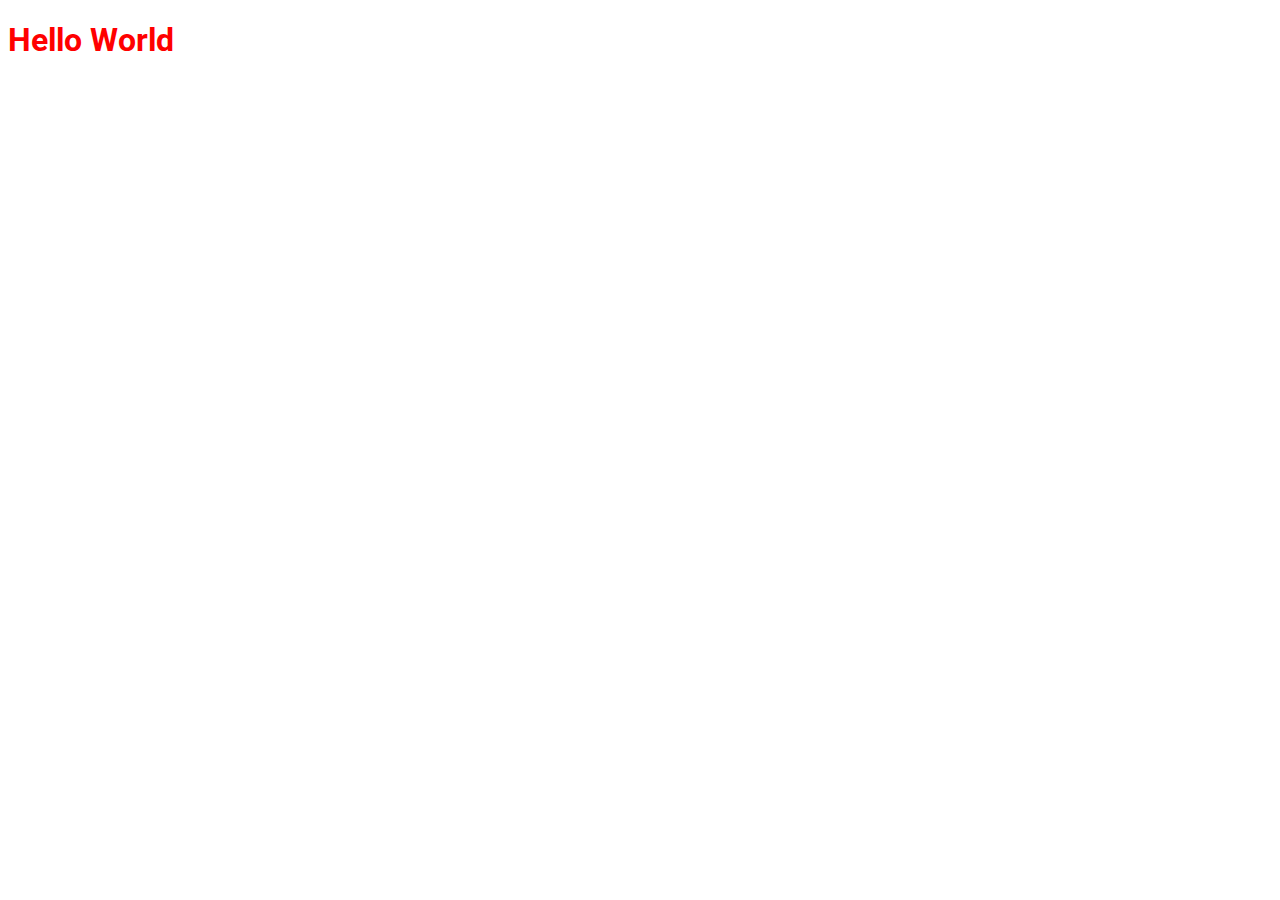
==== pages/main/index.html @ f8a61482 "init: set the stage desktop_petstory" ====
<!DOCTYPE html>
<html lang="en">
  <head>
    <meta charset="UTF-8" />
    <meta http-equiv="X-UA-Compatible" content="IE=edge" />
    <meta name="viewport" content="width=device-width, initial-scale=1.0" />
    <link rel="stylesheet" href="./styles.css" />
    <link rel="preconnect" href="https://fonts.googleapis.com" />
    <link rel="preconnect" href="https://fonts.gstatic.com" crossorigin />
    <link
      href="https://fonts.googleapis.com/css2?family=Roboto:wght@300;400;500;700&display=swap"
      rel="stylesheet"
    />
    <title>Online Zoo</title>
  </head>
  <body>
    <h1>Hello World</h1>
  </body>
</html>
---- pages/main/styles.css ----
body {
  font-family: "Roboto", sans-serif;
}

h1 {
  color: red;
}
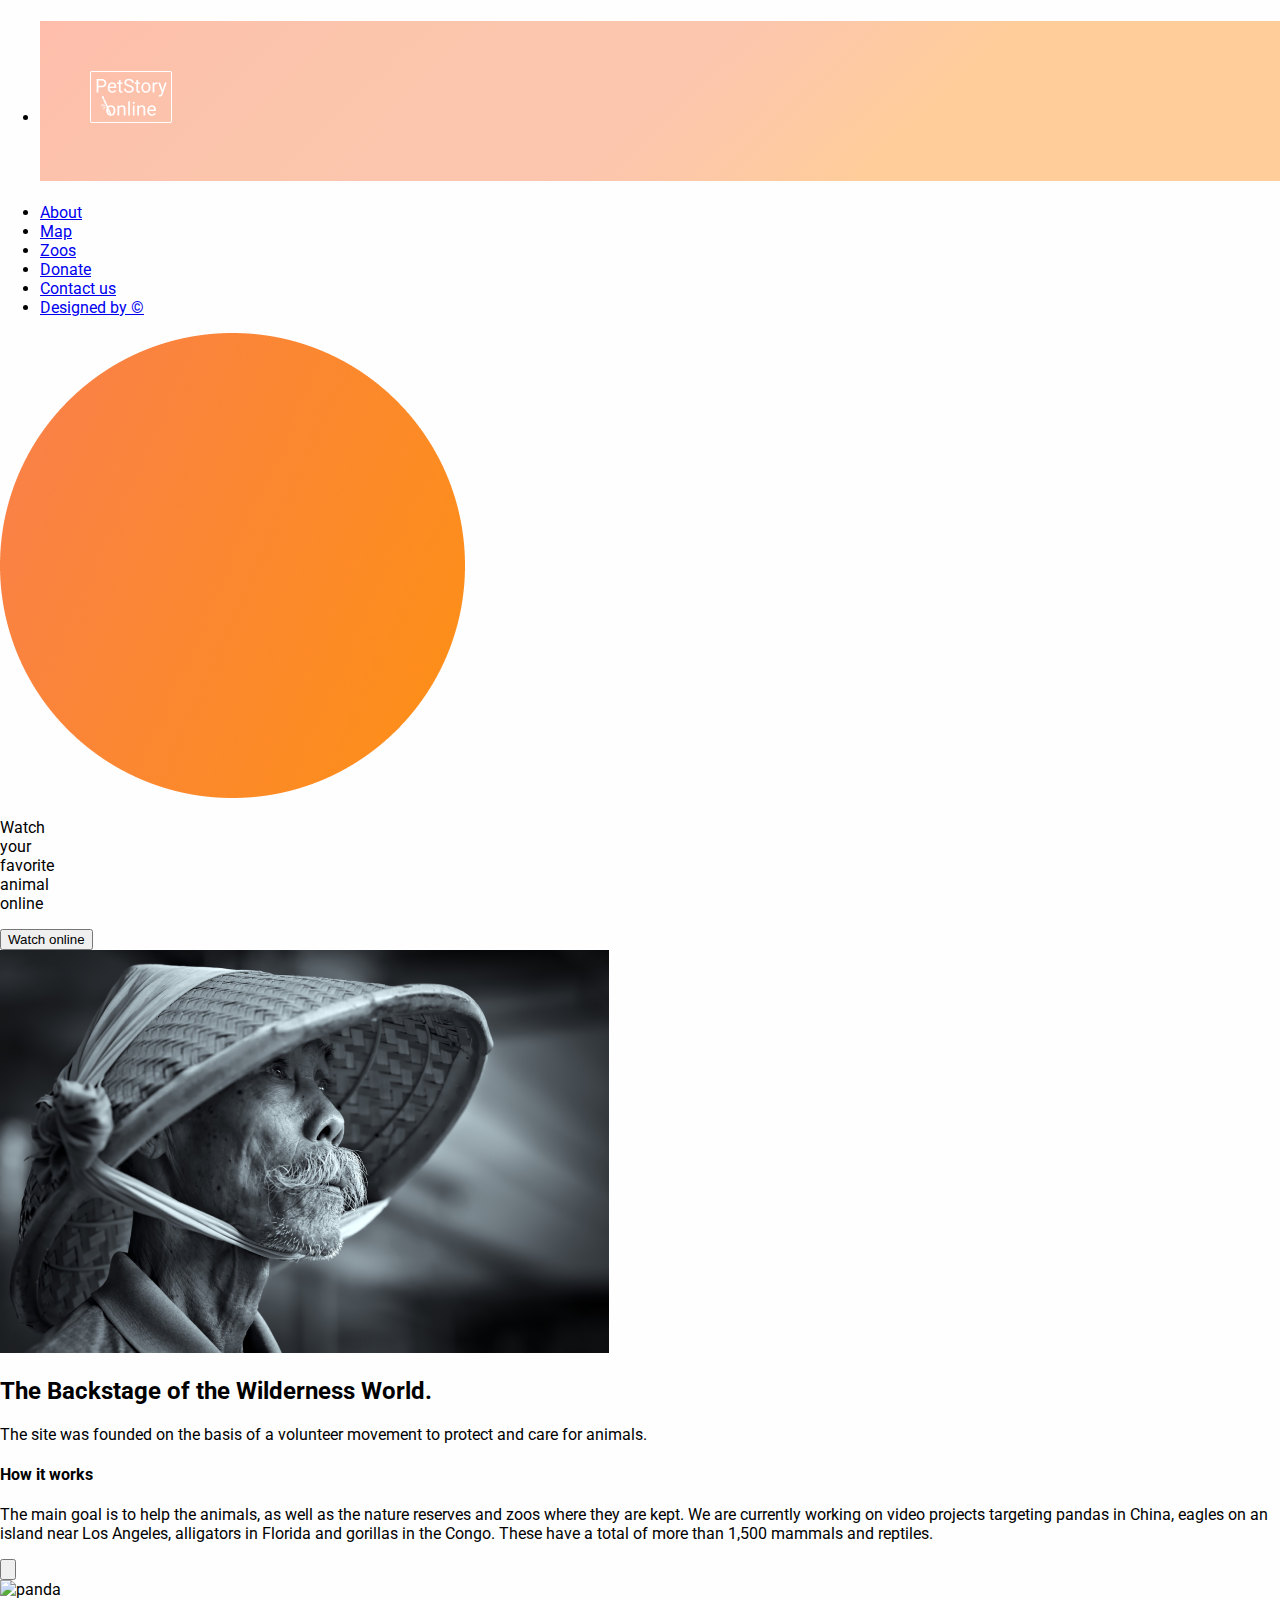
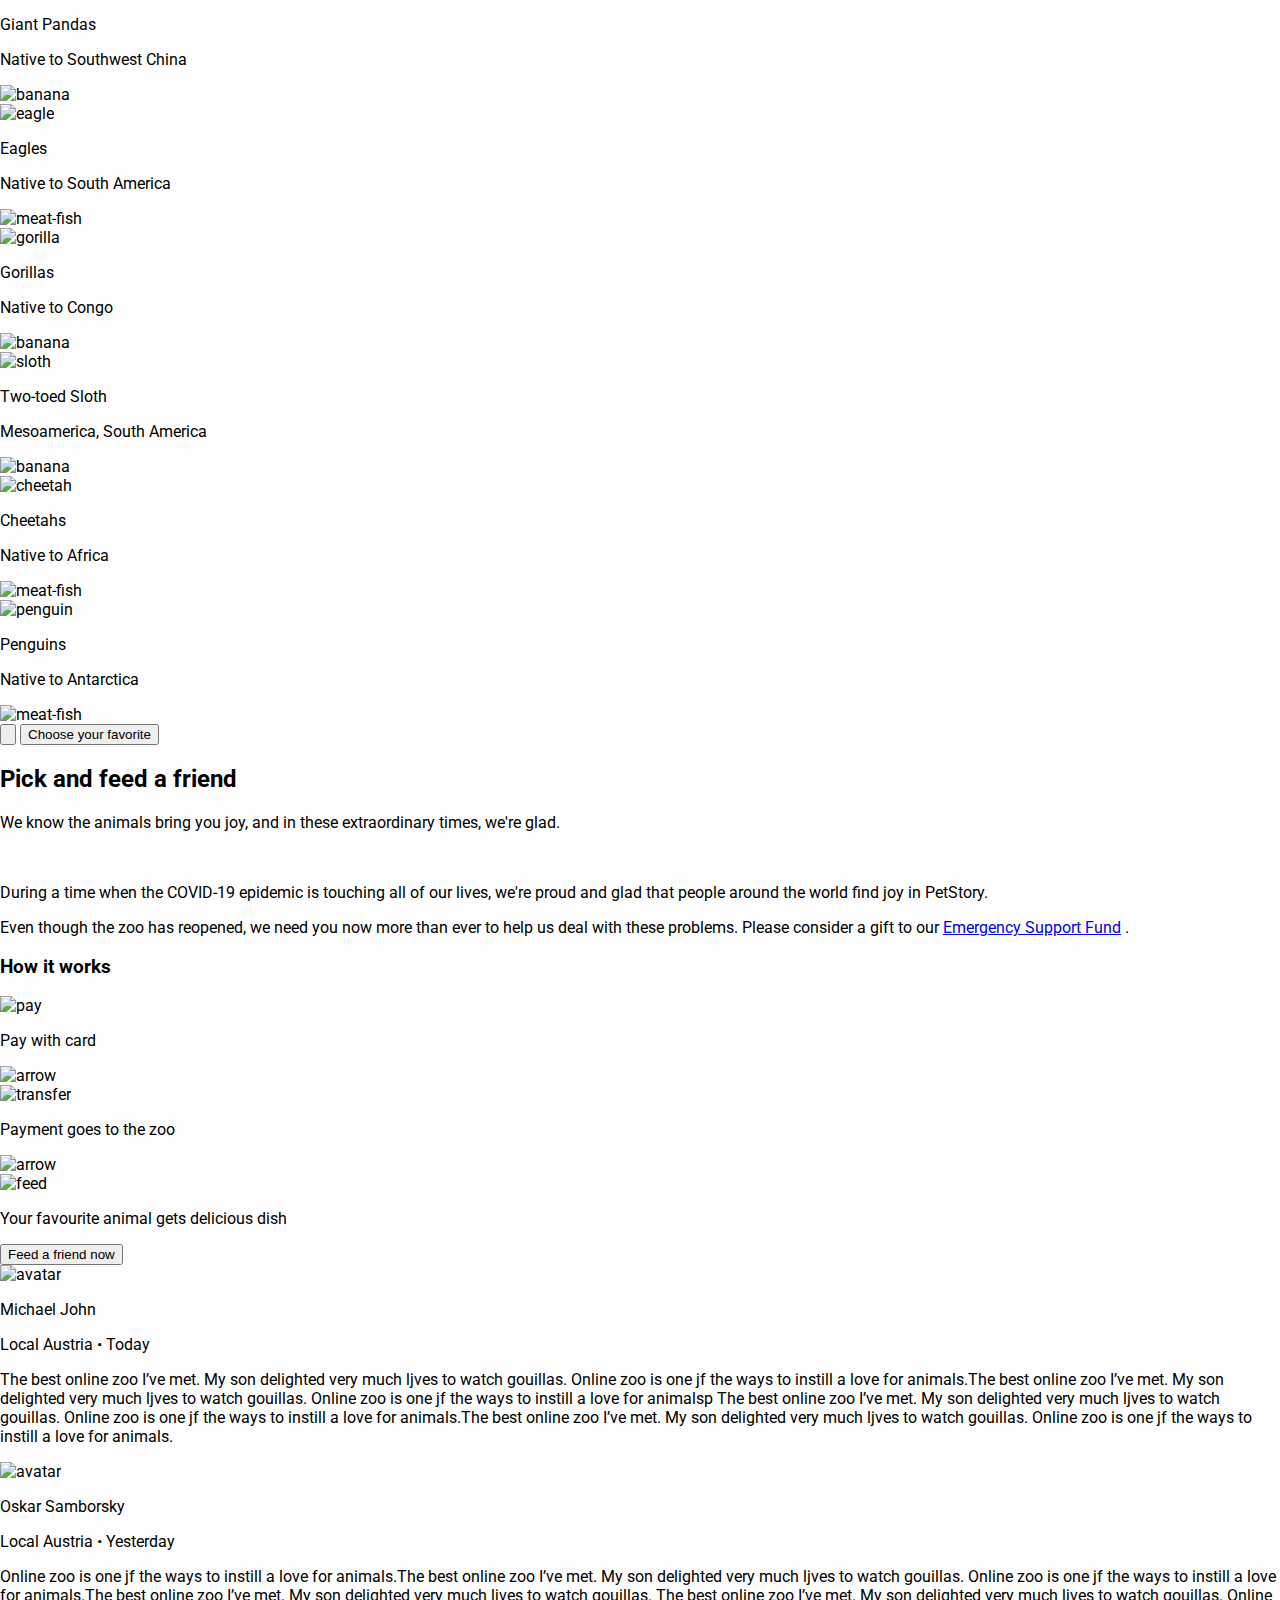
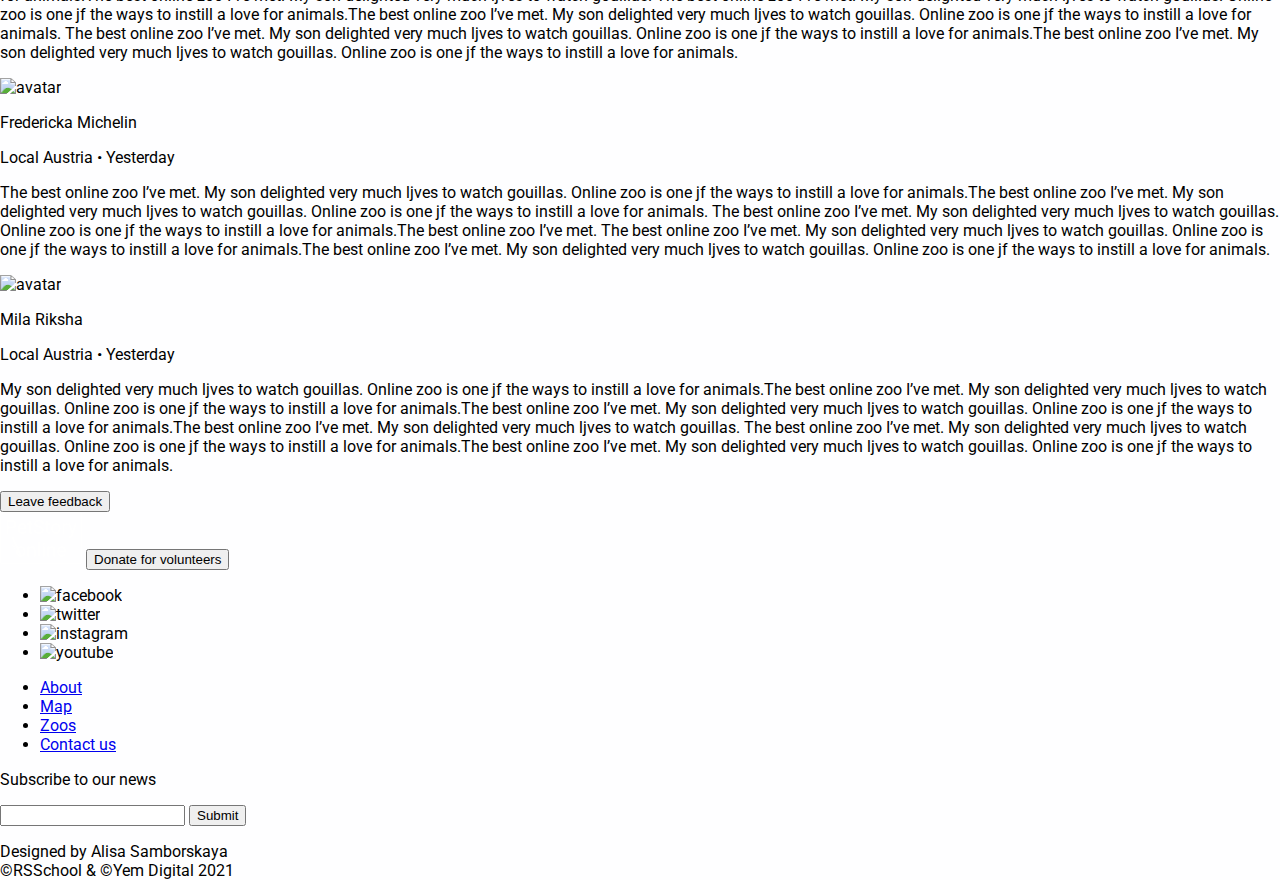
==== commit 1d148a3c: "feat: add html structure" ====
--- a/pages/main/index.html
+++ b/pages/main/index.html
@@ -14,6 +14,291 @@
     <title>Online Zoo</title>
   </head>
   <body>
-    <h1>Hello World</h1>
+    <header>
+      <div class="container">
+        <nav class="primary-nav">
+          <ul class="nav-list">
+            <li>
+              <h1>
+                <a href="#"
+                  ><img
+                    class="logo"
+                    src="/src/images/logo_footer.png"
+                    alt="PetStoryOnline  "
+                /></a>
+              </h1>
+            </li>
+            <li><a href="#">About</a></li>
+            <li><a href="#">Map</a></li>
+            <li><a href="#">Zoos</a></li>
+            <li><a href="/pages/donate/index.html">Donate</a></li>
+            <li><a href="#">Contact us</a></li>
+            <li><a href="#">Designed by ©</a></li>
+          </ul>
+        </nav>
+      </div>
+    </header>
+    <section class="slide">
+      <div class="main-slide">
+        <img class="orange-elipse" src="/src/images/Ellipse 6.png" alt="" />
+        <p class="slider-heading">
+          Watch <br />
+          your <br />
+          <span class="yellow-txt">favorite</span> <br />
+          animal <br />
+          online
+        </p>
+        <button>Watch online</button>
+      </div>
+    </section>
+
+    <div class="container backstage">
+      <div class="column">
+        <img src="/src/images/bamboo-cap.png" alt="backstage" />
+      </div>
+      <div class="column">
+        <h2>The Backstage of the Wilderness World.</h2>
+        <p>
+          The site was founded on the basis of a volunteer movement to protect
+          and care for animals.
+        </p>
+        <h4>How it works</h4>
+        <p>
+          The main goal is to help the animals, as well as the nature reserves
+          and zoos where they are kept. We are currently working on video
+          projects targeting pandas in China, eagles on an island near Los
+          Angeles, alligators in Florida and gorillas in the Congo. These have a
+          total of more than 1,500 mammals and reptiles.
+        </p>
+      </div>
+    </div>
+    <main>
+      <button class="arrow">
+        <img src="/src/icons/Vector-left.svg" alt="" />
+      </button>
+      <div class="container cards">
+        <div class="card">
+          <img src="/src/images/panda.png" alt="panda" />
+          <p class="zoo-name">Giant Pandas</p>
+          <p>Native to Southwest China</p>
+          <img src="/src/icons/banana-bamboo_icon.svg" alt="banana" />
+        </div>
+
+        <div class="card">
+          <img src="/src/images/eagle.png" alt="eagle" />
+          <p class="zoo-name">Eagles</p>
+          <p>Native to South America</p>
+          <img src="/src/icons/meet-fish_icon.svg" alt="meat-fish" />
+        </div>
+
+        <div class="card">
+          <img src="/src/images/gorilla.png" alt="gorilla" />
+          <p class="zoo-name">Gorillas</p>
+          <p>Native to Congo</p>
+          <img src="/src/icons/banana-bamboo_icon.svg" alt="banana" />
+        </div>
+
+        <div class="card">
+          <img src="/src/images/sloth.png" alt="sloth" />
+          <p class="zoo-name">Two-toed Sloth</p>
+          <p>Mesoamerica, South America</p>
+          <img src="/src/icons/banana-bamboo_icon.svg" alt="banana" />
+        </div>
+
+        <div class="card">
+          <img src="/src/images/cheetah.png" alt="cheetah" />
+          <p class="zoo-name">Cheetahs</p>
+          <p>Native to Africa</p>
+          <img src="/src/icons/meet-fish_icon.svg" alt="meat-fish" />
+        </div>
+
+        <div class="card">
+          <img src="/src/images/penguin.png" alt="penguin" />
+          <p class="zoo-name">Penguins</p>
+          <p>Native to Antarctica</p>
+          <img src="/src/icons/meet-fish_icon.svg" alt="meat-fish" />
+        </div>
+      </div>
+      <button class="arrow">
+        <img src="/src/icons/Vector-right.svg" alt="" />
+      </button>
+      <button>Choose your favorite</button>
+    </main>
+
+    <section class="pick-feed">
+      <div class="backrground">
+        <h2 class="orange-txt">Pick and feed a friend</h2>
+        <p class="large-txt">
+          We know the animals bring you joy, and in these extraordinary times,
+          we're glad.
+        </p>
+        <br />
+        <p class="bold-txt">
+          During a time when the COVID-19 epidemic is touching all of our lives,
+          we're proud and glad that people around the world find joy in
+          PetStory.
+        </p>
+        <p class="main-txt">
+          Even though the zoo has reopened, we need you now more than ever to
+          help us deal with these problems. Please consider a gift to our
+          <a href="/pages/donate/index.html">Emergency Support Fund</a> .
+        </p>
+        <h3>How it works</h3>
+        <div class="container">
+          <div class="icon-col">
+            <img src="/src/icons/pay.svg" alt="pay" />
+            <p class="main-txt">Pay with card</p>
+          </div>
+          <div class="icon-col">
+            <img src="/src/icons/Vector.svg" alt="arrow" />
+          </div>
+          <div class="icon-col">
+            <img src="/src/icons/zoo.svg" alt="transfer" />
+            <p class="main-txt">Payment goes to the zoo</p>
+          </div>
+          <div class="icon-col">
+            <img src="/src/icons/Vector.svg" alt="arrow" />
+          </div>
+          <div class="icon-col">
+            <img src="/src/icons/monkey.svg" alt="feed" />
+            <p class="main-txt">Your favourite animal gets delicious dish</p>
+          </div>
+        </div>
+        <button>Feed a friend now</button>
+      </div>
+    </section>
+    <section class="testimonials">
+      <div class="scroll">
+        <div class="review-col">
+          <div class="user-col">
+            <img src="/src/icons/avatar.svg" alt="avatar" />
+          </div>
+          <div class="user-col">
+            <p class="main-txt">Michael John</p>
+            <p class="add-txt">Local Austria • Today</p>
+          </div>
+          <p class="add-txt">
+            The best online zoo I’ve met. My son delighted very much ljves to
+            watch gouillas. Online zoo is one jf the ways to instill a love for
+            animals.The best online zoo I’ve met. My son delighted very much
+            ljves to watch gouillas. Online zoo is one jf the ways to instill a
+            love for animalsp The best online zoo I’ve met. My son delighted
+            very much ljves to watch gouillas. Online zoo is one jf the ways to
+            instill a love for animals.The best online zoo I’ve met. My son
+            delighted very much ljves to watch gouillas. Online zoo is one jf
+            the ways to instill a love for animals.
+          </p>
+        </div>
+        <div class="review-col">
+          <div class="user-col">
+            <img src="/src/icons/avatar1.svg" alt="avatar" />
+          </div>
+          <div class="user-col">
+            <p class="main-txt">Oskar Samborsky</p>
+            <p class="add-txt">Local Austria • Yesterday</p>
+          </div>
+          <p class="add-txt">
+            Online zoo is one jf the ways to instill a love for animals.The best
+            online zoo I’ve met. My son delighted very much ljves to watch
+            gouillas. Online zoo is one jf the ways to instill a love for
+            animals.The best online zoo I’ve met. My son delighted very much
+            ljves to watch gouillas. The best online zoo I’ve met. My son
+            delighted very much ljves to watch gouillas. Online zoo is one jf
+            the ways to instill a love for animals.The best online zoo I’ve met.
+            My son delighted very much ljves to watch gouillas. Online zoo is
+            one jf the ways to instill a love for animals. The best online zoo
+            I’ve met. My son delighted very much ljves to watch gouillas. Online
+            zoo is one jf the ways to instill a love for animals.The best online
+            zoo I’ve met. My son delighted very much ljves to watch gouillas.
+            Online zoo is one jf the ways to instill a love for animals.
+          </p>
+        </div>
+        <div class="review-col">
+          <div class="user-col">
+            <img src="/src/icons/avatar2.svg" alt="avatar" />
+          </div>
+          <div class="user-col">
+            <p class="main-txt">Fredericka Michelin</p>
+            <p class="add-txt">Local Austria • Yesterday</p>
+          </div>
+          <p class="add-txt">
+            The best online zoo I’ve met. My son delighted very much ljves to
+            watch gouillas. Online zoo is one jf the ways to instill a love for
+            animals.The best online zoo I’ve met. My son delighted very much
+            ljves to watch gouillas. Online zoo is one jf the ways to instill a
+            love for animals. The best online zoo I’ve met. My son delighted
+            very much ljves to watch gouillas. Online zoo is one jf the ways to
+            instill a love for animals.The best online zoo I’ve met. The best
+            online zoo I’ve met. My son delighted very much ljves to watch
+            gouillas. Online zoo is one jf the ways to instill a love for
+            animals.The best online zoo I’ve met. My son delighted very much
+            ljves to watch gouillas. Online zoo is one jf the ways to instill a
+            love for animals.
+          </p>
+        </div>
+        <div class="review-col">
+          <div class="user-col">
+            <img src="/src/icons/avatar3.svg" alt="avatar" />
+          </div>
+          <div class="user-col">
+            <p class="main-txt">Mila Riksha</p>
+            <p class="add-txt">Local Austria • Yesterday</p>
+          </div>
+          <p class="add-txt">
+            My son delighted very much ljves to watch gouillas. Online zoo is
+            one jf the ways to instill a love for animals.The best online zoo
+            I’ve met. My son delighted very much ljves to watch gouillas. Online
+            zoo is one jf the ways to instill a love for animals.The best online
+            zoo I’ve met. My son delighted very much ljves to watch gouillas.
+            Online zoo is one jf the ways to instill a love for animals.The best
+            online zoo I’ve met. My son delighted very much ljves to watch
+            gouillas. The best online zoo I’ve met. My son delighted very much
+            ljves to watch gouillas. Online zoo is one jf the ways to instill a
+            love for animals.The best online zoo I’ve met. My son delighted very
+            much ljves to watch gouillas. Online zoo is one jf the ways to
+            instill a love for animals.
+          </p>
+        </div>
+      </div>
+      <button class="rectangle">Leave feedback</button>
+    </section>
+    <footer>
+      <div class="container">
+        <div class="footer-col">
+          <a href="./index.html"
+            ><img src="/src/images/logo_footer.png" alt="PetStoryOnline"
+          /></a>
+          <button class="rectangle">Donate for volunteers</button>
+          <ul class="social-links">
+            <li><img src="/src/icons/facebook.svg" alt="facebook" /></li>
+            <li><img src="/src/icons/twitter.svg" alt="twitter" /></li>
+            <li><img src="/src/icons/instagram.svg" alt="instagram" /></li>
+            <li><img src="/src/icons/youtube.svg" alt="youtube" /></li>
+          </ul>
+        </div>
+        <div class="footer-col">
+          <nav>
+            <ul>
+              <li><a href="./index.html">About</a></li>
+              <li><a href="#">Map</a></li>
+              <li><a href="#">Zoos</a></li>
+              <li><a href="#">Contact us</a></li>
+            </ul>
+          </nav>
+        </div>
+
+        <div class="footer-col">
+          <p class="large-txt">Subscribe to our news</p>
+          <form action="submit">
+            <input type="email" />
+            <input type="button" value="Submit" />
+          </form>
+          <p class="main-txt-light">
+            Designed by Alisa Samborskaya <br />
+            ©RSSchool & ©Yem Digital 2021
+          </p>
+        </div>
+      </div>
+    </footer>
   </body>
 </html>
--- a/pages/main/styles.css
+++ b/pages/main/styles.css
@@ -1,7 +1,62 @@
+:root {
+  --clr-bgmain-white: rgba(253, 253, 255, 0.52);
+  --clr-primary-orange: linear-gradient(
+    113.96deg,
+    #f9804b 1.49%,
+    #fe9013 101.44%
+  );
+  --clr-accent-orange: linear-gradient(
+      315.75deg,
+      rgba(254, 210, 144, 0.7) 30.06%,
+      #febdab 100.95%,
+      rgba(254, 210, 144, 0.7) 106.36%
+    ),
+    linear-gradient(
+      315.75deg,
+      rgba(254, 189, 171, 0.74) 30.06%,
+      rgba(243, 169, 248, 0.66) 50.74%,
+      #e0d8f0 80.49%,
+      #eaf7fe 127.9%,
+      #eaf7fe 149.54%
+    ),
+    linear-gradient(
+      315.75deg,
+      rgba(254, 189, 171, 0.74) 30.06%,
+      rgba(243, 169, 248, 0.66) 50.74%,
+      #e0d8f0 80.49%,
+      #eaf7fe 127.9%,
+      #eaf7fe 149.54%
+    );
+  --clr-primary-black: #333b41;
+  --clr-primary-gray: #767474;
+  --clr-accent-gray: #767474;
+  --clr-accent-lightgray: #f1f3f2;
+  --clr-accent-yellow: #ffee2e;
+
+  --ff-primary: "Roboto", sans-serif;
+
+  --ff-heading: var(--ff-primary);
+  --ff-body: var(--ff-primary);
+
+  --fw-header-bold: 700;
+  --fw-main-reg: 400;
+  --fw-body-med: 500;
+}
+
+html,
 body {
-  font-family: "Roboto", sans-serif;
+  height: 100%;
+}
+
+body {
+  font-family: var(--ff-primary);
+  max-width: 1600px;
+  background: var(--clr-bgmain-white);
+  margin: 0;
 }
 
 h1 {
-  color: red;
+  color: rgb(246, 242, 242);
+  background: var(--clr-accent-orange);
+  padding: 50px;
 }
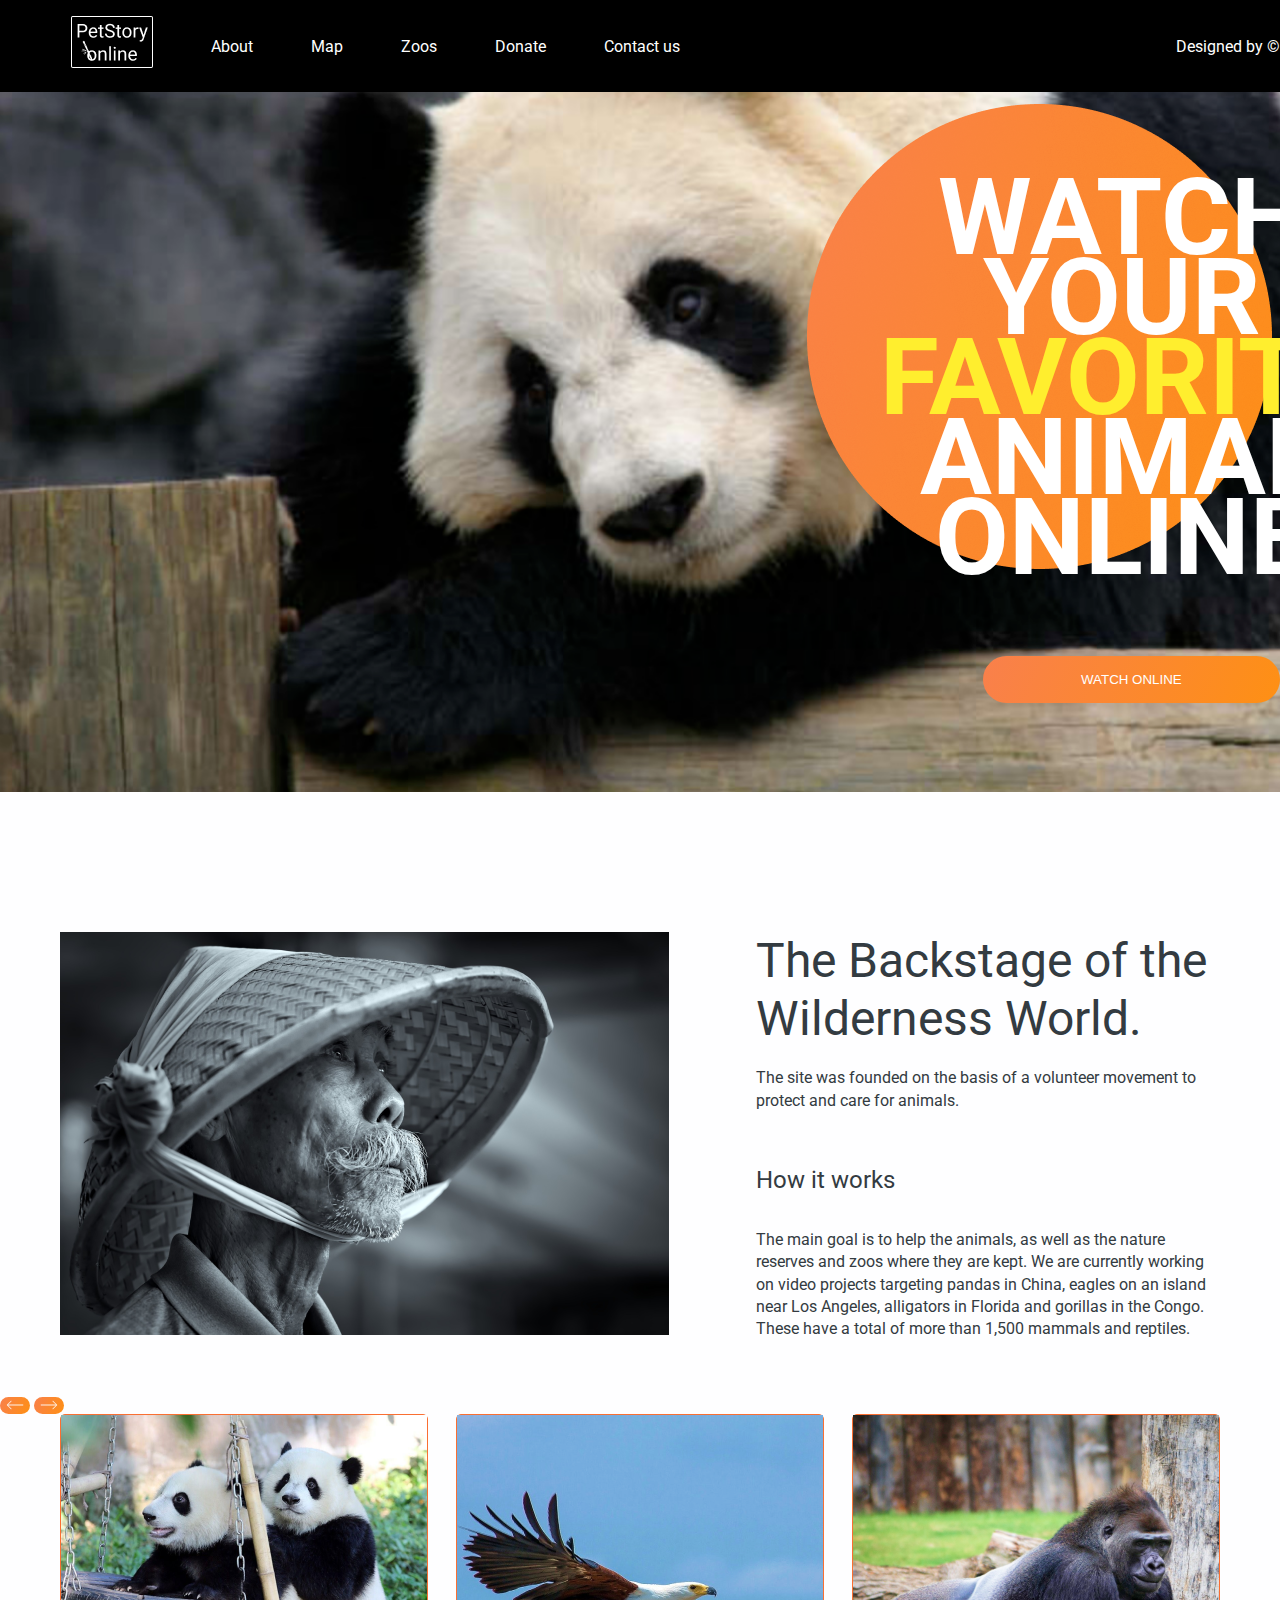
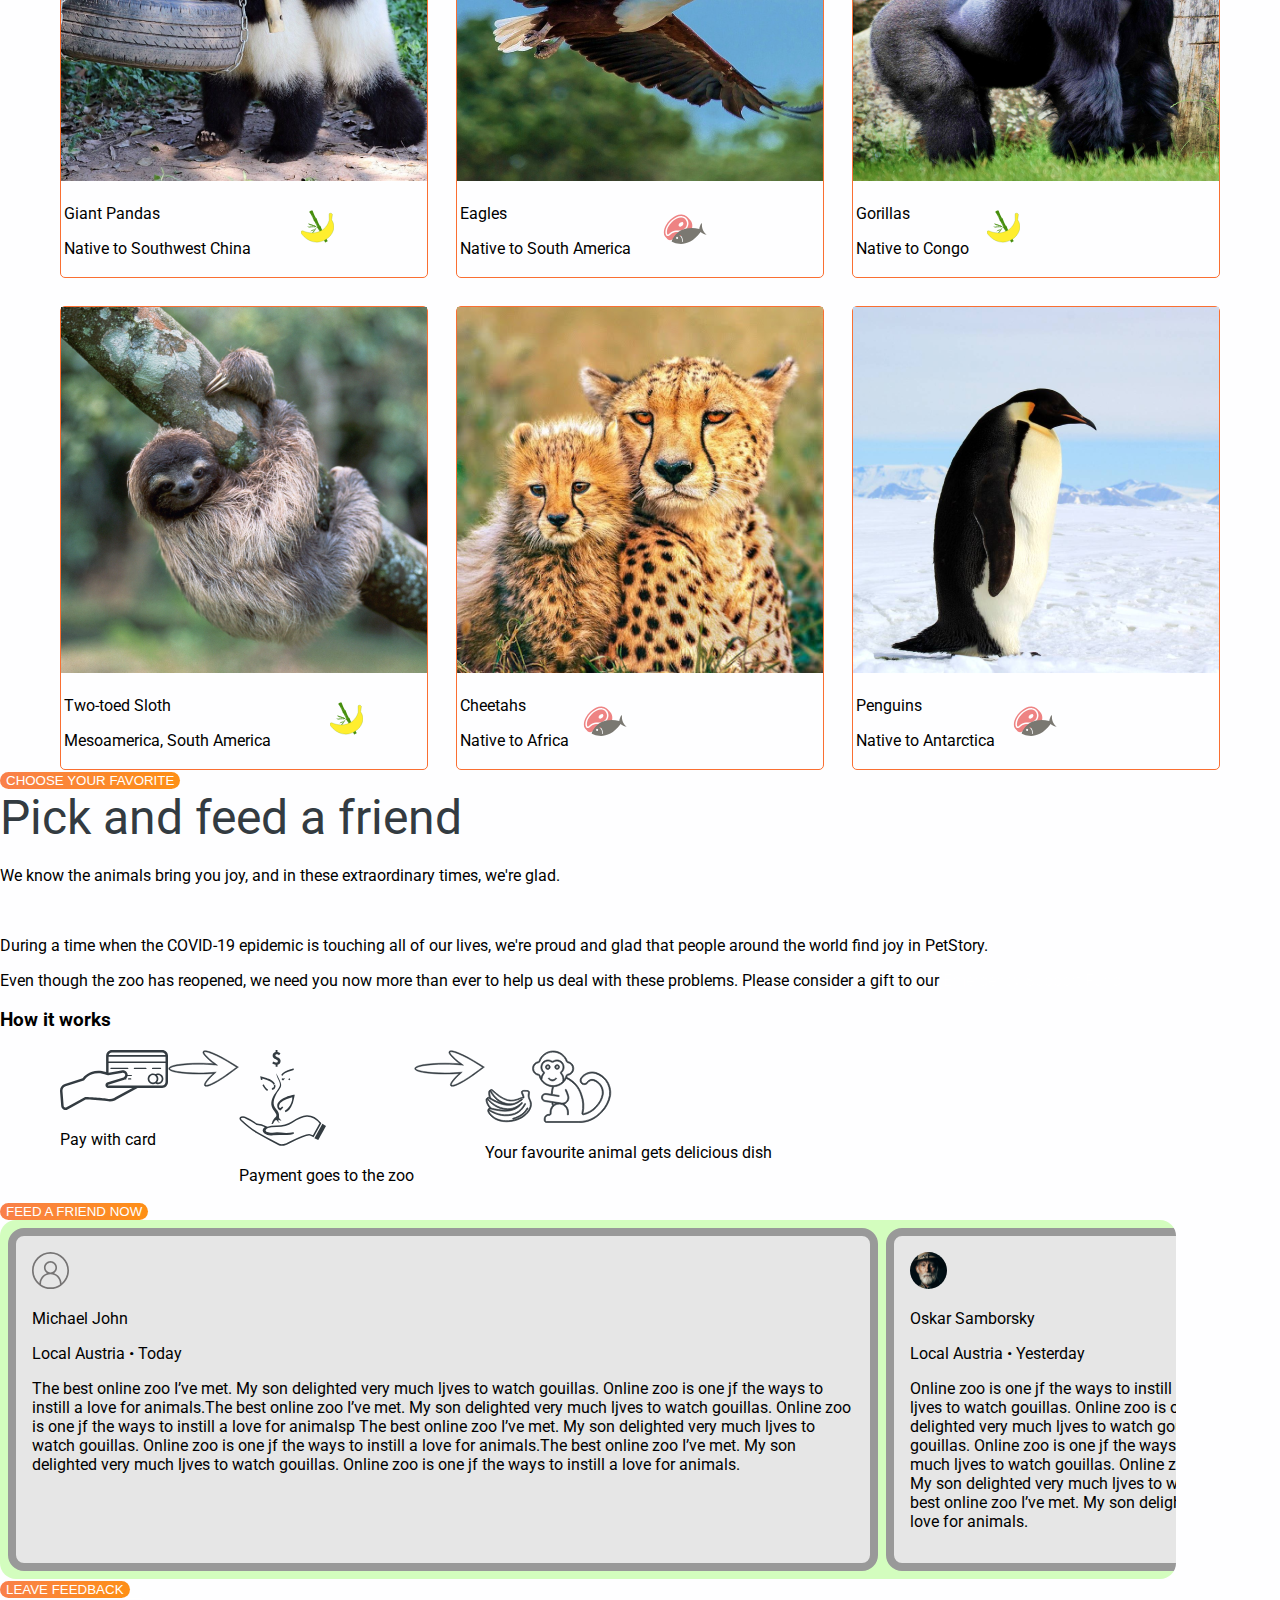
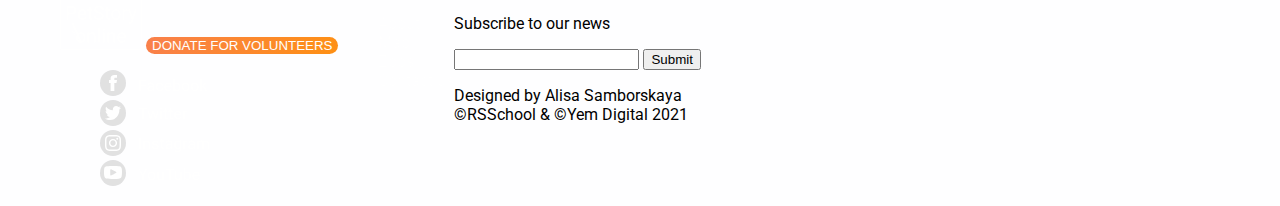
==== commit 5666093a: "feat: upgrade classes" ====
--- a/pages/main/index.html
+++ b/pages/main/index.html
@@ -73,76 +73,118 @@
       </div>
     </div>
     <main>
-      <button class="arrow">
+      <button class="arrow left">
         <img src="/src/icons/Vector-left.svg" alt="" />
       </button>
-      <div class="container cards">
-        <div class="card">
-          <img src="/src/images/panda.png" alt="panda" />
-          <p class="zoo-name">Giant Pandas</p>
-          <p>Native to Southwest China</p>
-          <img src="/src/icons/banana-bamboo_icon.svg" alt="banana" />
-        </div>
-
-        <div class="card">
-          <img src="/src/images/eagle.png" alt="eagle" />
-          <p class="zoo-name">Eagles</p>
-          <p>Native to South America</p>
-          <img src="/src/icons/meet-fish_icon.svg" alt="meat-fish" />
-        </div>
-
-        <div class="card">
-          <img src="/src/images/gorilla.png" alt="gorilla" />
-          <p class="zoo-name">Gorillas</p>
-          <p>Native to Congo</p>
-          <img src="/src/icons/banana-bamboo_icon.svg" alt="banana" />
-        </div>
-
-        <div class="card">
-          <img src="/src/images/sloth.png" alt="sloth" />
-          <p class="zoo-name">Two-toed Sloth</p>
-          <p>Mesoamerica, South America</p>
-          <img src="/src/icons/banana-bamboo_icon.svg" alt="banana" />
-        </div>
-
-        <div class="card">
-          <img src="/src/images/cheetah.png" alt="cheetah" />
-          <p class="zoo-name">Cheetahs</p>
-          <p>Native to Africa</p>
-          <img src="/src/icons/meet-fish_icon.svg" alt="meat-fish" />
-        </div>
-
-        <div class="card">
-          <img src="/src/images/penguin.png" alt="penguin" />
-          <p class="zoo-name">Penguins</p>
-          <p>Native to Antarctica</p>
-          <img src="/src/icons/meet-fish_icon.svg" alt="meat-fish" />
-        </div>
-      </div>
-      <button class="arrow">
+      <button class="arrow right">
         <img src="/src/icons/Vector-right.svg" alt="" />
       </button>
-      <button>Choose your favorite</button>
+      <div class="container cards">
+        <div class="card">
+          <img src="/src/images/panda.png" alt="panda" />
+          <table>
+            <td style="width: 70%">
+              <p class="zoo-name">Giant Pandas</p>
+              <p class="continent">Native to Southwest China</p>
+            </td>
+            <td style="text-align: right">
+              <img src="/src/icons/banana-bamboo_icon.svg" alt="banana" />
+            </td>
+          </table>
+        </div>
+
+        <div class="card">
+          <img src="/src/images/eagle.png" alt="eagle" />
+          <table>
+            <td style="width: 70%">
+              <p class="zoo-name">Eagles</p>
+              <p class="continent">Native to South America</p>
+            </td>
+            <td style="text-align: right">
+              <img src="/src/icons/meet-fish_icon.svg" alt="meat-fish" />
+            </td>
+          </table>
+        </div>
+
+        <div class="card">
+          <img src="/src/images/gorilla.png" alt="gorilla" />
+          <table>
+            <td style="width: 70%">
+              <p class="zoo-name">Gorillas</p>
+              <p class="continent">Native to Congo</p>
+            </td>
+            <td style="text-align: right">
+              <img src="/src/icons/banana-bamboo_icon.svg" alt="banana" />
+            </td>
+          </table>
+        </div>
+
+        <div class="card">
+          <img src="/src/images/sloth.png" alt="sloth" />
+          <table>
+            <td style="width: 70%">
+              <p class="zoo-name">Two-toed Sloth</p>
+              <p class="continent">Mesoamerica, South America</p>
+            </td>
+            <td style="text-align: right">
+              <img src="/src/icons/banana-bamboo_icon.svg" alt="banana" />
+            </td>
+          </table>
+        </div>
+
+        <div class="card">
+          <img src="/src/images/cheetah.png" alt="cheetah" />
+          <table>
+            <td style="width: 70%">
+              <p class="zoo-name">Cheetahs</p>
+              <p class="continent">Native to Africa</p>
+            </td>
+            <td style="text-align: right">
+              <img src="/src/icons/meet-fish_icon.svg" alt="meat-fish" />
+            </td>
+          </table>
+        </div>
+
+        <div class="card">
+          <img src="/src/images/penguin.png" alt="penguin" />
+          <table>
+            <td style="width: 70%">
+              <p class="zoo-name">Penguins</p>
+              <p class="continent">Native to Antarctica</p>
+            </td>
+            <td style="text-align: right">
+              <img src="/src/icons/meet-fish_icon.svg" alt="meat-fish" />
+            </td>
+          </table>
+        </div>
+      </div>
+      <div class="center">
+        <button>Choose your favorite</button>
+      </div>
     </main>
-
     <section class="pick-feed">
-      <div class="backrground">
+      <div class="background">
         <h2 class="orange-txt">Pick and feed a friend</h2>
-        <p class="large-txt">
-          We know the animals bring you joy, and in these extraordinary times,
-          we're glad.
-        </p>
-        <br />
-        <p class="bold-txt">
-          During a time when the COVID-19 epidemic is touching all of our lives,
-          we're proud and glad that people around the world find joy in
-          PetStory.
-        </p>
-        <p class="main-txt">
-          Even though the zoo has reopened, we need you now more than ever to
-          help us deal with these problems. Please consider a gift to our
-          <a href="/pages/donate/index.html">Emergency Support Fund</a> .
-        </p>
+
+        <div class="txt-box">
+          <p class="large-txt">
+            We know the animals bring you joy, and in these extraordinary times,
+            we're glad.
+          </p>
+          <br />
+          <p class="bold-txt">
+            During a time when the COVID-19 epidemic is touching all of our
+            lives, we're proud and glad that people around the world find joy in
+            PetStory.
+          </p>
+          <p class="main-txt">
+            Even though the zoo has reopened, we need you now more than ever to
+            help us deal with these problems. Please consider a gift to our
+            <a class="emergency-link" href="/pages/donate/index.html"
+              >Emergency Support Fund</a
+            >
+          </p>
+        </div>
         <h3>How it works</h3>
         <div class="container">
           <div class="icon-col">
--- a/pages/main/styles.css
+++ b/pages/main/styles.css
@@ -46,17 +46,186 @@
 html,
 body {
   height: 100%;
+  width: 100%;
 }
 
 body {
   font-family: var(--ff-primary);
   max-width: 1600px;
   background: var(--clr-bgmain-white);
+  margin: auto;
+}
+
+header {
+  background: #000000;
+  position: sticky;
+  top: 0;
+  z-index: 3;
+}
+
+h1 {
   margin: 0;
 }
 
-h1 {
-  color: rgb(246, 242, 242);
-  background: var(--clr-accent-orange);
-  padding: 50px;
-}
+ul {
+  list-style: none;
+}
+
+a {
+  text-decoration: none;
+  color: white;
+}
+
+button {
+  background: var(--clr-primary-orange);
+  color: white;
+  text-transform: uppercase;
+  border: 1px solid var(--clr-primary-orange);
+  border-radius: 25px;
+}
+
+.container {
+  width: 1160px;
+  margin: auto;
+  display: flex;
+  flex-direction: row;
+  flex-wrap: wrap;
+}
+
+ul.nav-list {
+  display: flex;
+  justify-content: center;
+  align-content: flex-start;
+  align-items: center;
+  gap: 58px;
+}
+
+ul.nav-list li {
+  flex-shrink: 0;
+}
+
+ul.nav-list li:last-child {
+  margin-left: 438px;
+  flex-shrink: 0;
+}
+
+div.main-slide {
+  background-image: url(/src/images/Giant\ Panda.png);
+  background-repeat: no-repeat;
+  background-size: cover;
+  height: 700px;
+  position: relative;
+}
+
+.slide .orange-elipse {
+  position: relative;
+  left: 807px;
+  top: 12px;
+}
+
+.slide .slider-heading {
+  color: white;
+  font-size: 106.5px;
+  font-weight: 700;
+  text-transform: uppercase;
+  position: absolute;
+  margin: 0;
+  top: 86px;
+  left: 880px;
+  line-height: 79.87px;
+  text-align: center;
+}
+
+.slider-heading span {
+  color: var(--clr-accent-yellow);
+}
+
+.slide button {
+  padding: 16px 98px;
+  position: absolute;
+  left: 983px;
+  top: 564px;
+}
+
+.backstage {
+  gap: 87px;
+  padding-top: 140px;
+}
+
+h2 {
+  font-size: 48px;
+  font-weight: var(--fw-main-reg);
+  line-height: 120%;
+  color: var(--clr-primary-black);
+  margin-top: 0;
+  margin-bottom: 20px;
+}
+
+h4 {
+  font-size: 24px;
+  font-weight: var(--fw-main-reg);
+  line-height: 28.8px;
+  color: var(--clr-primary-black);
+  margin-top: 0;
+  margin-bottom: 34px;
+}
+
+.backstage p {
+  font-size: 16px;
+  font-weight: var(--fw-main-reg);
+  color: var(--clr-primary-black);
+  line-height: 22.4px;
+  margin-top: 0;
+  margin-bottom: 54px;
+}
+
+.column {
+  flex: 1;
+  gap: 87px;
+}
+
+.cards {
+  gap: 28px;
+  position: relative;
+}
+
+div.card {
+  border: 1px solid #fa6f32;
+  border-radius: 5px;
+}
+
+.scroll::-webkit-scrollbar {
+  width: 2em;
+  height: 1em;
+}
+
+.scroll::-webkit-scrollbar-track {
+  background: hsl(120 75% 50% / 1);
+  border-radius: 100vw;
+  margin-block: 0.5em;
+}
+
+.scroll::-webkit-scrollbar-thumb {
+  background: hsl(120 100% 20% / 1);
+  border: 0.25em solid hsl(120 75% 50% / 1);
+  border-radius: 100vw;
+}
+.scroll {
+  max-width: 1160px;
+  display: grid;
+  gap: 0.5em;
+  grid-auto-flow: column;
+  grid-auto-columns: 75%;
+  padding: 0.5em;
+  overflow-x: scroll;
+  background: #d3fdbe;
+  border-radius: 1em;
+  position: relative;
+}
+
+.scroll > div {
+  background: hsl(0 0% 90%);
+  border-radius: 1em;
+  border: 0.5em solid hsl(0 0% 60%);
+  padding: 1em;
+}
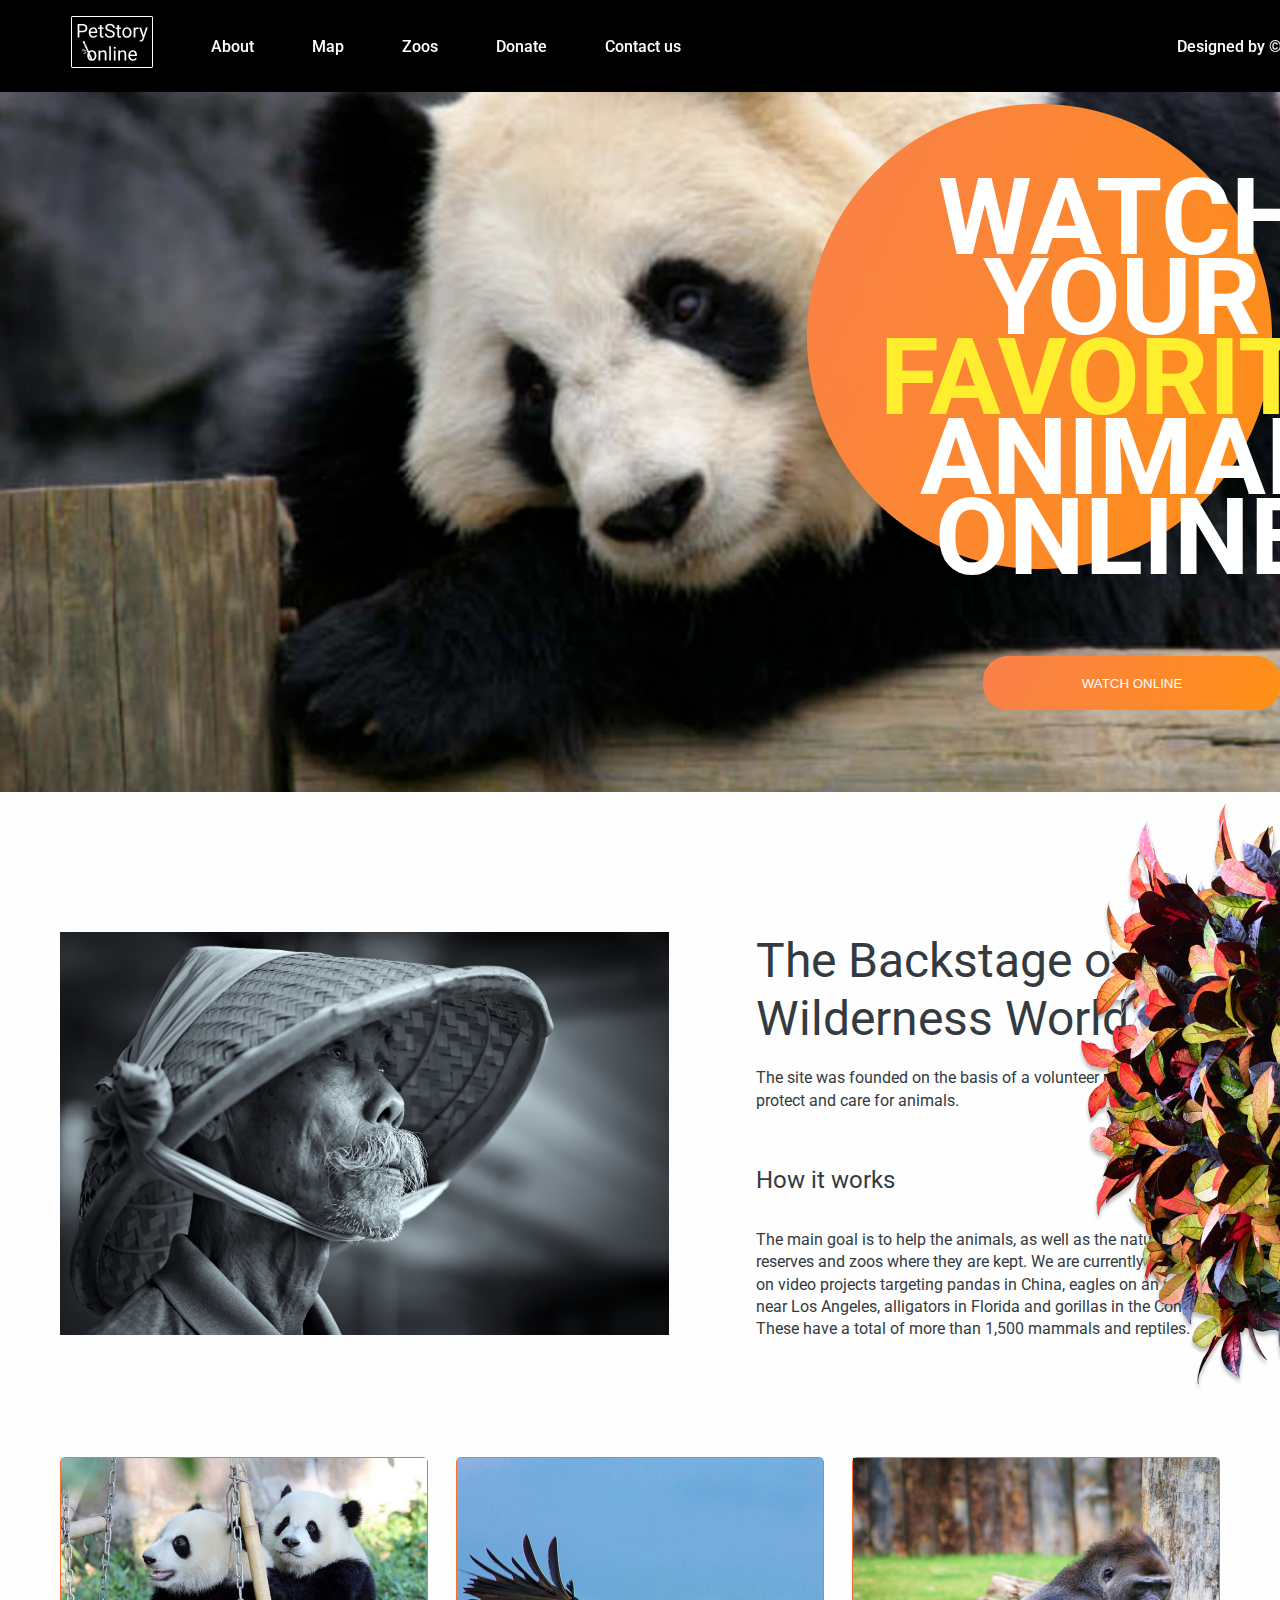
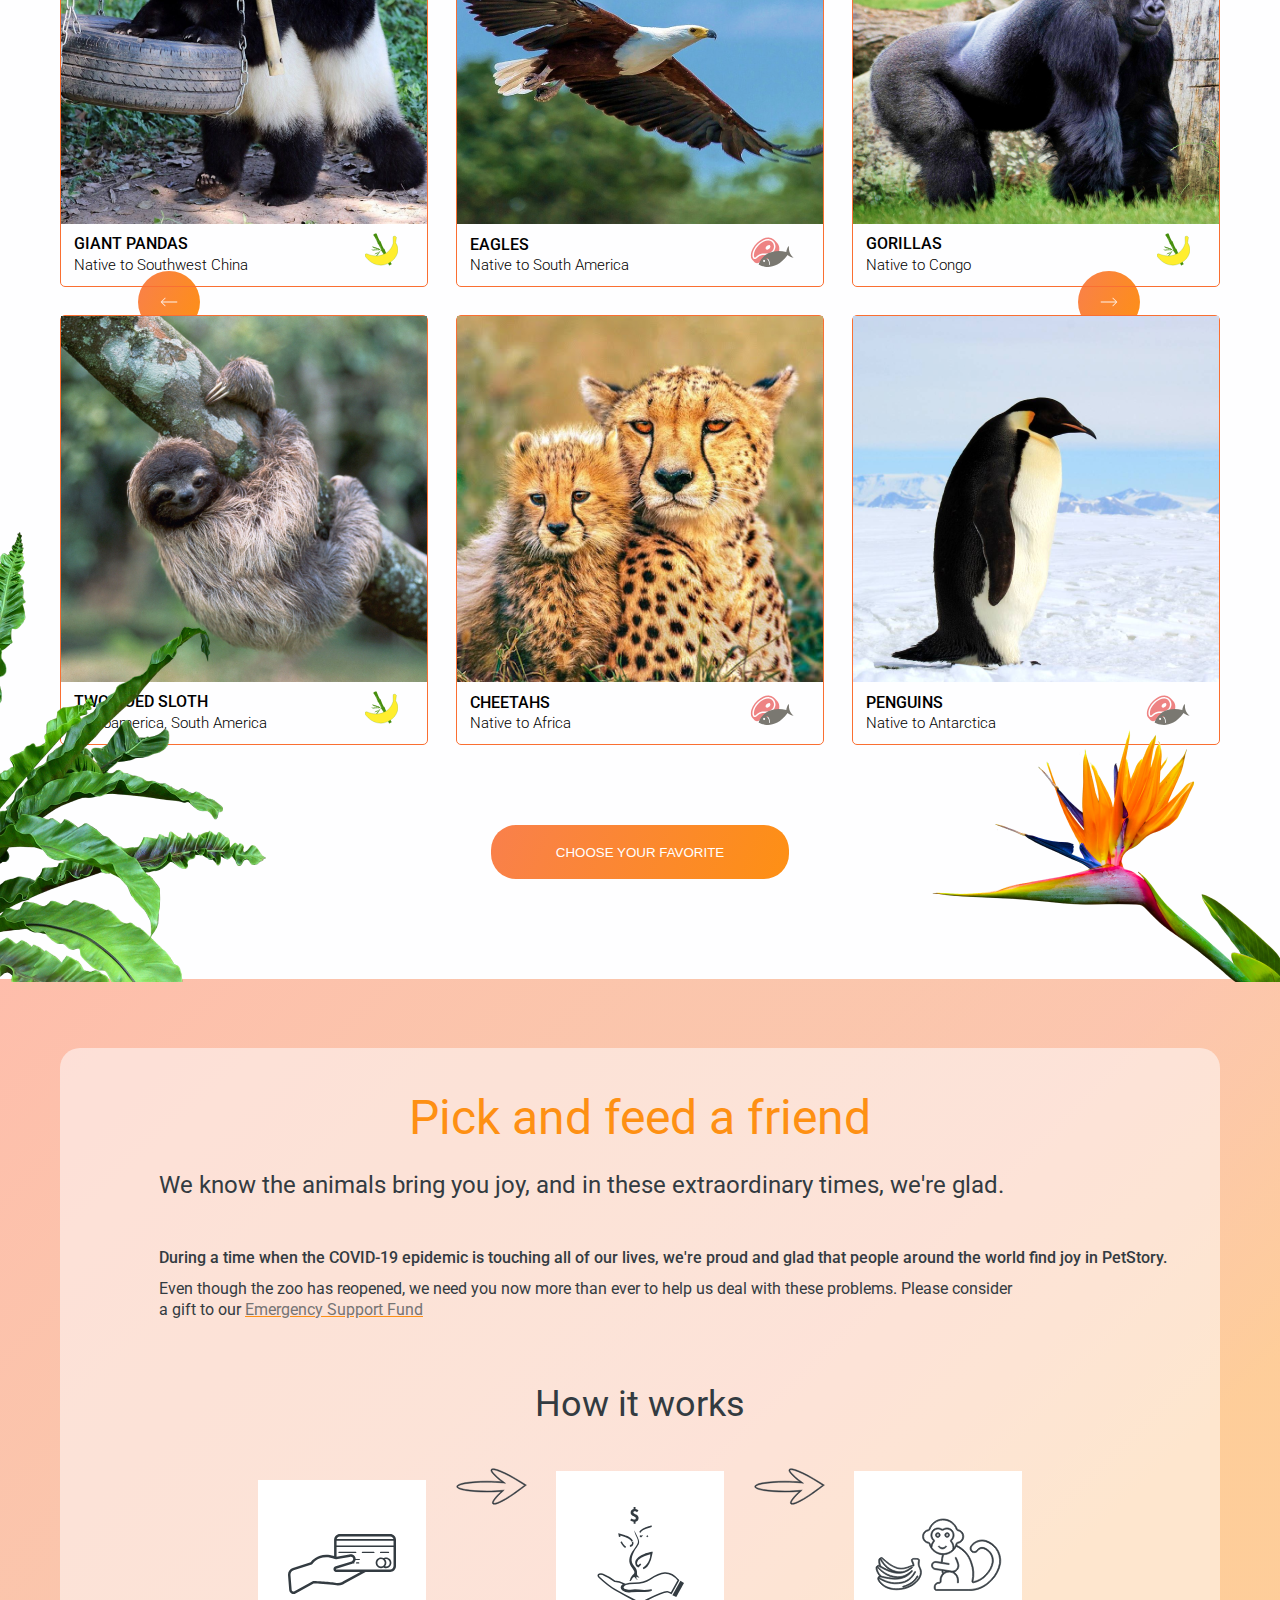
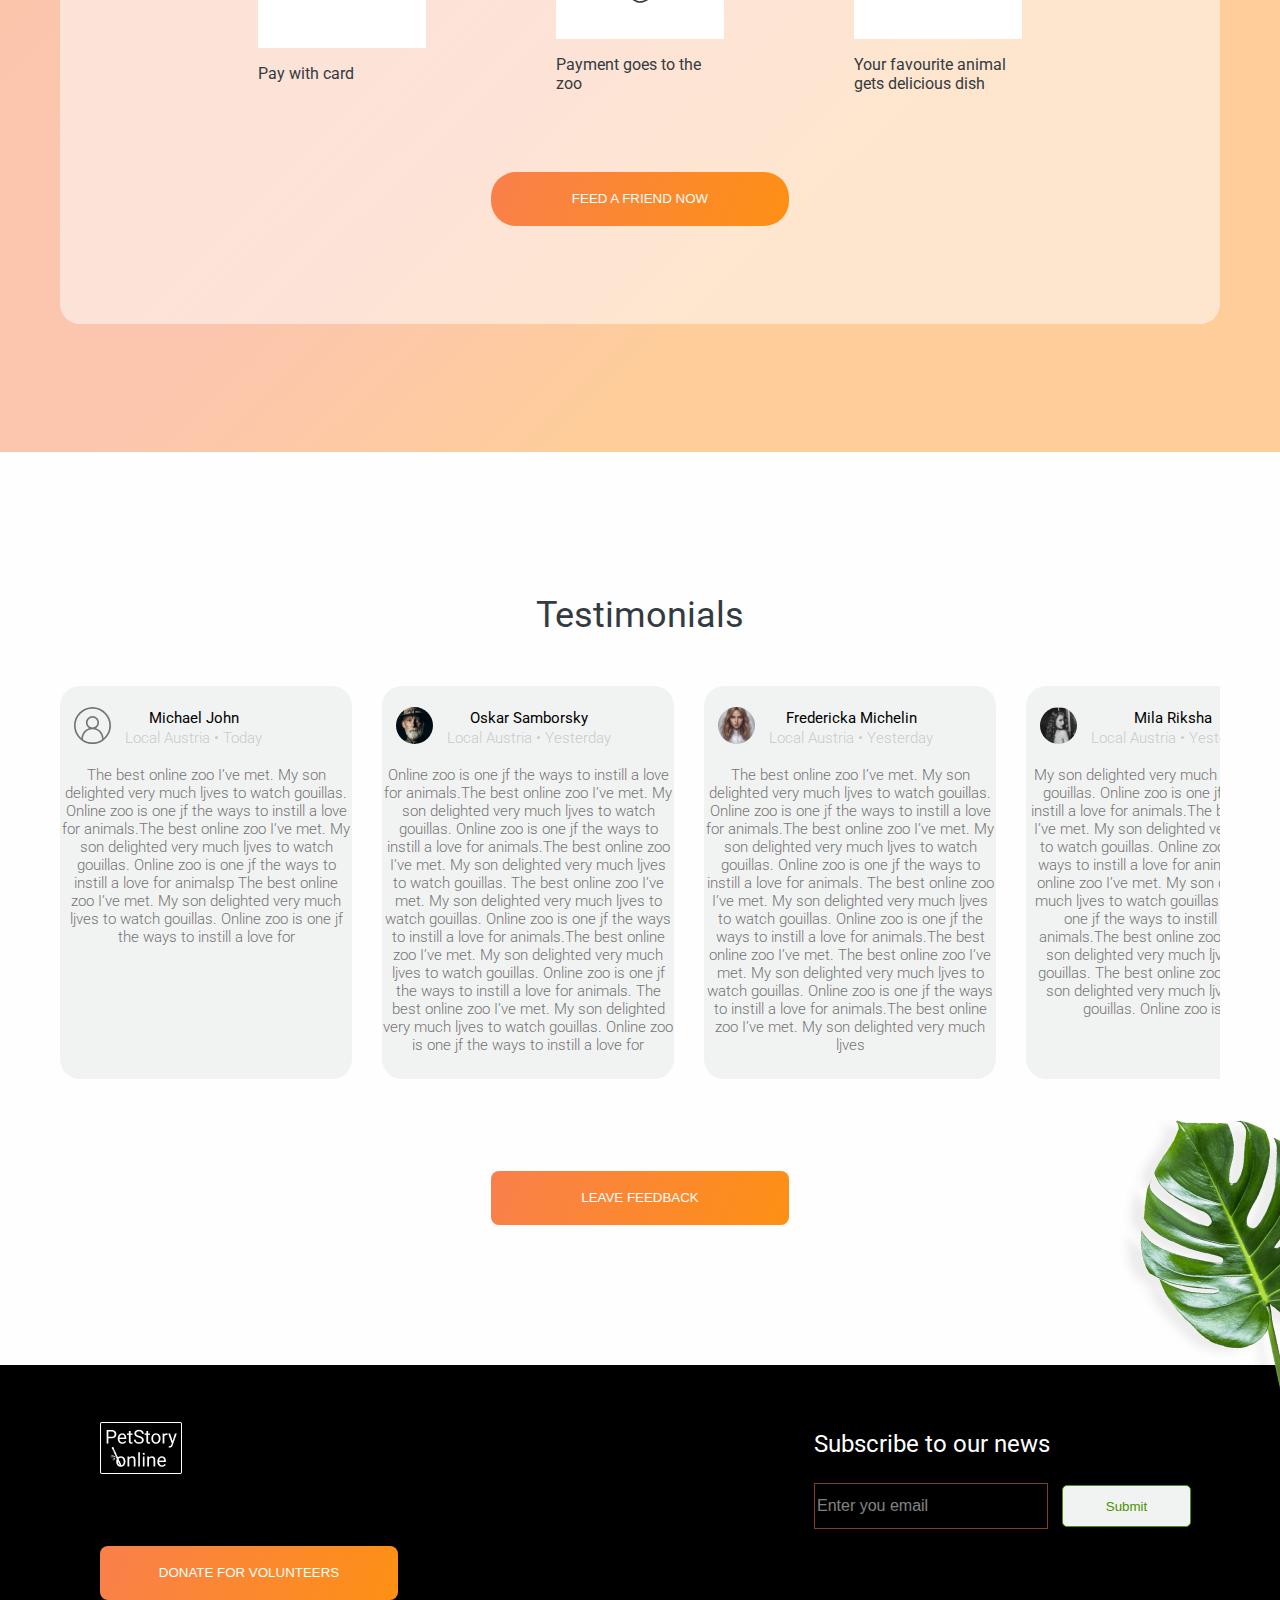
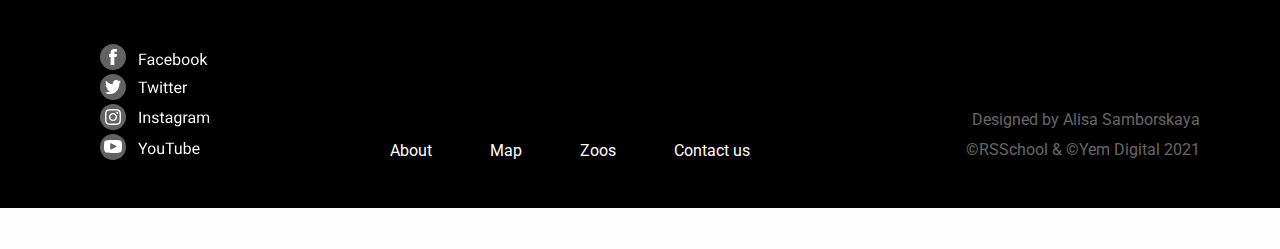
==== commit 392da712: "feat: add style to footer, add leaves" ====
--- a/pages/main/index.html
+++ b/pages/main/index.html
@@ -71,6 +71,11 @@
           total of more than 1,500 mammals and reptiles.
         </p>
       </div>
+      <img
+        class="flower-backstage"
+        src="/src/images/flower_foto1.png"
+        alt="flower"
+      />
     </div>
     <main>
       <button class="arrow left">
@@ -161,6 +166,12 @@
       <div class="center">
         <button>Choose your favorite</button>
       </div>
+      <img class="palm-main" src="/src/images/palm_foto.png" alt="palm" />
+      <img
+        class="strelitzia-main"
+        src="/src/images/strelitzia 1.png"
+        alt="strelitzia"
+      />
     </main>
     <section class="pick-feed">
       <div class="background">
@@ -186,39 +197,49 @@
           </p>
         </div>
         <h3>How it works</h3>
-        <div class="container">
+        <div class="icon-container">
           <div class="icon-col">
-            <img src="/src/icons/pay.svg" alt="pay" />
-            <p class="main-txt">Pay with card</p>
+            <div class="icon-img">
+              <img src="/src/icons/pay.svg" alt="pay" />
+            </div>
+            <p>Pay with card</p>
+          </div>
+          <div class="vector-col">
+            <img src="/src/icons/Vector.svg" alt="arrow" />
           </div>
           <div class="icon-col">
+            <div class="icon-img">
+              <img src="/src/icons/zoo.svg" alt="transfer" />
+            </div>
+            <p>Payment goes to the zoo</p>
+          </div>
+          <div class="vector-col">
             <img src="/src/icons/Vector.svg" alt="arrow" />
           </div>
           <div class="icon-col">
-            <img src="/src/icons/zoo.svg" alt="transfer" />
-            <p class="main-txt">Payment goes to the zoo</p>
-          </div>
-          <div class="icon-col">
-            <img src="/src/icons/Vector.svg" alt="arrow" />
-          </div>
-          <div class="icon-col">
-            <img src="/src/icons/monkey.svg" alt="feed" />
-            <p class="main-txt">Your favourite animal gets delicious dish</p>
-          </div>
-        </div>
-        <button>Feed a friend now</button>
+            <div class="icon-img">
+              <img src="/src/icons/monkey.svg" alt="feed" />
+            </div>
+            <p>Your favourite animal gets delicious dish</p>
+          </div>
+        </div>
+        <button class="btn-feed">Feed a friend now</button>
       </div>
     </section>
     <section class="testimonials">
+      <h3>Testimonials</h3>
+
       <div class="scroll">
         <div class="review-col">
-          <div class="user-col">
-            <img src="/src/icons/avatar.svg" alt="avatar" />
-          </div>
-          <div class="user-col">
-            <p class="main-txt">Michael John</p>
-            <p class="add-txt">Local Austria • Today</p>
-          </div>
+          <table>
+            <td>
+              <img src="/src/icons/avatar.svg" alt="avatar" />
+            </td>
+            <td>
+              <p class="main-txt">Michael John</p>
+              <p class="add-txt">Local Austria • Today</p>
+            </td>
+          </table>
           <p class="add-txt">
             The best online zoo I’ve met. My son delighted very much ljves to
             watch gouillas. Online zoo is one jf the ways to instill a love for
@@ -226,19 +247,17 @@
             ljves to watch gouillas. Online zoo is one jf the ways to instill a
             love for animalsp The best online zoo I’ve met. My son delighted
             very much ljves to watch gouillas. Online zoo is one jf the ways to
-            instill a love for animals.The best online zoo I’ve met. My son
-            delighted very much ljves to watch gouillas. Online zoo is one jf
-            the ways to instill a love for animals.
+            instill a love for
           </p>
         </div>
         <div class="review-col">
-          <div class="user-col">
-            <img src="/src/icons/avatar1.svg" alt="avatar" />
-          </div>
-          <div class="user-col">
-            <p class="main-txt">Oskar Samborsky</p>
-            <p class="add-txt">Local Austria • Yesterday</p>
-          </div>
+          <table>
+            <td><img src="/src/icons/avatar1.svg" alt="avatar" /></td>
+            <td>
+              <p class="main-txt">Oskar Samborsky</p>
+              <p class="add-txt">Local Austria • Yesterday</p>
+            </td>
+          </table>
           <p class="add-txt">
             Online zoo is one jf the ways to instill a love for animals.The best
             online zoo I’ve met. My son delighted very much ljves to watch
@@ -250,19 +269,17 @@
             My son delighted very much ljves to watch gouillas. Online zoo is
             one jf the ways to instill a love for animals. The best online zoo
             I’ve met. My son delighted very much ljves to watch gouillas. Online
-            zoo is one jf the ways to instill a love for animals.The best online
-            zoo I’ve met. My son delighted very much ljves to watch gouillas.
-            Online zoo is one jf the ways to instill a love for animals.
+            zoo is one jf the ways to instill a love for
           </p>
         </div>
         <div class="review-col">
-          <div class="user-col">
-            <img src="/src/icons/avatar2.svg" alt="avatar" />
-          </div>
-          <div class="user-col">
-            <p class="main-txt">Fredericka Michelin</p>
-            <p class="add-txt">Local Austria • Yesterday</p>
-          </div>
+          <table>
+            <td><img src="/src/icons/avatar2.svg" alt="avatar" /></td>
+            <td>
+              <p class="main-txt">Fredericka Michelin</p>
+              <p class="add-txt">Local Austria • Yesterday</p>
+            </td>
+          </table>
           <p class="add-txt">
             The best online zoo I’ve met. My son delighted very much ljves to
             watch gouillas. Online zoo is one jf the ways to instill a love for
@@ -274,18 +291,19 @@
             online zoo I’ve met. My son delighted very much ljves to watch
             gouillas. Online zoo is one jf the ways to instill a love for
             animals.The best online zoo I’ve met. My son delighted very much
-            ljves to watch gouillas. Online zoo is one jf the ways to instill a
-            love for animals.
+            ljves
           </p>
         </div>
         <div class="review-col">
-          <div class="user-col">
-            <img src="/src/icons/avatar3.svg" alt="avatar" />
-          </div>
-          <div class="user-col">
-            <p class="main-txt">Mila Riksha</p>
-            <p class="add-txt">Local Austria • Yesterday</p>
-          </div>
+          <table>
+            <td>
+              <img src="/src/icons/avatar3.svg" alt="avatar" />
+            </td>
+            <td>
+              <p class="main-txt">Mila Riksha</p>
+              <p class="add-txt">Local Austria • Yesterday</p>
+            </td>
+          </table>
           <p class="add-txt">
             My son delighted very much ljves to watch gouillas. Online zoo is
             one jf the ways to instill a love for animals.The best online zoo
@@ -295,23 +313,26 @@
             Online zoo is one jf the ways to instill a love for animals.The best
             online zoo I’ve met. My son delighted very much ljves to watch
             gouillas. The best online zoo I’ve met. My son delighted very much
-            ljves to watch gouillas. Online zoo is one jf the ways to instill a
-            love for animals.The best online zoo I’ve met. My son delighted very
-            much ljves to watch gouillas. Online zoo is one jf the ways to
-            instill a love for animals.
+            ljves to watch gouillas. Online zoo is one jf
           </p>
         </div>
       </div>
       <button class="rectangle">Leave feedback</button>
+      <img class="leave-section" src="/src/images/leav_foto.png" alt="leave" />
     </section>
     <footer>
       <div class="container">
         <div class="footer-col">
-          <a href="./index.html"
-            ><img src="/src/images/logo_footer.png" alt="PetStoryOnline"
-          /></a>
-          <button class="rectangle">Donate for volunteers</button>
           <ul class="social-links">
+            <li>
+              <a href="./index.html"
+                ><img
+                  class="logo-link"
+                  src="/src/images/logo_footer.png"
+                  alt="PetStoryOnline"
+              /></a>
+            </li>
+            <li><button class="rectangle">Donate for volunteers</button></li>
             <li><img src="/src/icons/facebook.svg" alt="facebook" /></li>
             <li><img src="/src/icons/twitter.svg" alt="twitter" /></li>
             <li><img src="/src/icons/instagram.svg" alt="instagram" /></li>
@@ -319,21 +340,19 @@
           </ul>
         </div>
         <div class="footer-col">
-          <nav>
-            <ul>
-              <li><a href="./index.html">About</a></li>
-              <li><a href="#">Map</a></li>
-              <li><a href="#">Zoos</a></li>
-              <li><a href="#">Contact us</a></li>
-            </ul>
-          </nav>
-        </div>
-
-        <div class="footer-col">
+          <ul class="nav-list-footer">
+            <li><a href="./index.html">About</a></li>
+            <li><a href="#">Map</a></li>
+            <li><a href="#">Zoos</a></li>
+            <li><a href="#">Contact us</a></li>
+          </ul>
+        </div>
+
+        <div class="footer-col subscribe-col">
           <p class="large-txt">Subscribe to our news</p>
           <form action="submit">
-            <input type="email" />
-            <input type="button" value="Submit" />
+            <input class="input-email" type="email" value="Enter you email" />
+            <input class="input-btn" type="button" value="Submit" />
           </form>
           <p class="main-txt-light">
             Designed by Alisa Samborskaya <br />
--- a/pages/main/styles.css
+++ b/pages/main/styles.css
@@ -27,6 +27,22 @@
       #eaf7fe 127.9%,
       #eaf7fe 149.54%
     );
+  --clr-accent-border: linear-gradient(
+      315.75deg,
+      rgba(254, 189, 171, 0.74) 30.06%,
+      rgba(243, 169, 248, 0.66) 50.74%,
+      #e0d8f0 80.49%,
+      #eaf7fe 127.9%,
+      #eaf7fe 149.54%
+    ),
+    linear-gradient(
+      315.75deg,
+      rgba(254, 189, 171, 0.74) 30.06%,
+      rgba(243, 169, 248, 0.66) 50.74%,
+      #e0d8f0 80.49%,
+      #eaf7fe 127.9%,
+      #eaf7fe 149.54%
+    );
   --clr-primary-black: #333b41;
   --clr-primary-gray: #767474;
   --clr-accent-gray: #767474;
@@ -41,6 +57,7 @@
   --fw-header-bold: 700;
   --fw-main-reg: 400;
   --fw-body-med: 500;
+  --fw-body-sm: 300;
 }
 
 html,
@@ -54,6 +71,7 @@
   max-width: 1600px;
   background: var(--clr-bgmain-white);
   margin: auto;
+  position: relative;
 }
 
 header {
@@ -82,6 +100,53 @@
   text-transform: uppercase;
   border: 1px solid var(--clr-primary-orange);
   border-radius: 25px;
+  width: 298px;
+  height: 54px;
+}
+h2 {
+  font-size: 48px;
+  font-weight: var(--fw-main-reg);
+  line-height: 120%;
+  color: var(--clr-primary-black);
+  margin-top: 0;
+  margin-bottom: 20px;
+}
+
+h3 {
+  font-size: 36px;
+  font-weight: var(--fw-main-reg);
+  line-height: 46.8px;
+  color: var(--clr-primary-black);
+  margin-top: 60px;
+  margin-bottom: 40px;
+}
+
+h4 {
+  font-size: 24px;
+  font-weight: var(--fw-main-reg);
+  line-height: 28.8px;
+  color: var(--clr-primary-black);
+  margin-top: 0;
+  margin-bottom: 34px;
+}
+
+main {
+  position: relative;
+  margin: 0 auto;
+}
+
+table {
+  table-layout: auto;
+  width: 340px;
+  margin: 2px 2px 8px 10px;
+}
+
+tr {
+  height: 40px;
+}
+
+td p {
+  margin: 0;
 }
 
 .container {
@@ -98,6 +163,8 @@
   align-content: flex-start;
   align-items: center;
   gap: 58px;
+  font-size: 16px;
+  font-weight: var(--fw-body-med);
 }
 
 ul.nav-list li {
@@ -150,24 +217,7 @@
 .backstage {
   gap: 87px;
   padding-top: 140px;
-}
-
-h2 {
-  font-size: 48px;
-  font-weight: var(--fw-main-reg);
-  line-height: 120%;
-  color: var(--clr-primary-black);
-  margin-top: 0;
-  margin-bottom: 20px;
-}
-
-h4 {
-  font-size: 24px;
-  font-weight: var(--fw-main-reg);
-  line-height: 28.8px;
-  color: var(--clr-primary-black);
-  margin-top: 0;
-  margin-bottom: 34px;
+  margin-bottom: 120px;
 }
 
 .backstage p {
@@ -182,6 +232,7 @@
 .column {
   flex: 1;
   gap: 87px;
+  height: 405px;
 }
 
 .cards {
@@ -194,38 +245,321 @@
   border-radius: 5px;
 }
 
+.zoo-name {
+  font-size: 16px;
+  font-weight: var(--fw-body-med);
+  line-height: 22.4px;
+  text-transform: uppercase;
+}
+
+.continent {
+  font-size: 15px;
+  font-weight: var(--fw-body-sm);
+  line-height: 18px;
+}
+
+button.arrow {
+  width: 62px;
+  height: 62px;
+  border: 1px solid var(--clr-primary-orange);
+  border-radius: 100px;
+}
+
+button.left {
+  position: absolute;
+  top: 414px;
+  left: 138px;
+}
+
+button.right {
+  position: absolute;
+  top: 414px;
+  right: 140px;
+}
+
+.center {
+  text-align: center;
+  margin-top: 80px;
+}
+
+section.pick-feed {
+  background: var(--clr-accent-orange);
+  height: 1004px;
+  text-align: center;
+  margin-top: 100px;
+  padding-top: 69px;
+}
+
+section .background {
+  background: rgba(253, 253, 255, 0.52);
+  border-radius: 20px;
+  width: 1160px;
+  height: 835px;
+  margin: auto;
+  padding-top: 41px;
+}
+
+.orange-txt {
+  color: #fe9013;
+  margin-bottom: 6px;
+}
+
+.background p {
+  text-align: left;
+  padding-left: 99px;
+
+  color: var(--clr-primary-black);
+}
+p.large-txt {
+  font-size: 24px;
+  font-weight: var(--fw-main-reg);
+
+  line-height: 28.8px;
+}
+p.bold-txt {
+  font-size: 16px;
+  font-weight: var(--fw-body-med);
+  line-height: 20.8px;
+  margin-top: 6px;
+  margin-bottom: 10px;
+}
+
+p.main-txt {
+  font-size: 16px;
+  font-weight: var(--fw-main-reg);
+
+  line-height: 20.8px;
+  padding-right: 198px;
+  margin-top: 0;
+}
+
+.emergency-link {
+  color: var(--clr-primary-gray);
+  text-decoration: underline;
+  text-decoration-color: #fe9013;
+}
+
+.icon-container {
+  margin: auto;
+  display: flex;
+  flex-direction: row;
+  flex-wrap: wrap;
+  justify-content: center;
+}
+
+.icon-container p {
+  padding-left: 0;
+}
+
+.icon-img {
+  background-color: white;
+  width: 168px;
+  height: 168px;
+  align-items: center;
+  display: flex;
+  justify-content: center;
+}
+
+.icon-col {
+  align-content: center;
+  align-items: center;
+  gap: 1px;
+  flex-wrap: wrap;
+  height: 244px;
+  width: 168px;
+}
+
+.vector-col {
+  width: 130px;
+  height: 244px;
+}
+
+.btn-feed {
+  margin-top: 60px;
+}
+
+section.testimonials {
+  text-align: center;
+}
+
+.testimonials h3 {
+  margin-top: 140px;
+  margin-bottom: 47px;
+}
+
+.scroll {
+  width: 1160px;
+  display: flex;
+  flex-direction: row;
+  margin: auto;
+  gap: 30px;
+  padding: 0px;
+  overflow-x: scroll;
+  overflow-y: none;
+  background: var(--clr-bgmain-white);
+}
+
+.review-col {
+  width: 25%;
+  height: 391px;
+  background: var(--clr-accent-lightgray);
+  border-radius: 20px;
+  border: 1px solid transparent;
+  border-image: var(--clr-accent-border);
+  margin-bottom: 21px;
+}
+
+.review-col p {
+  font-size: 15px;
+  font-weight: var(--fw-body-sm);
+  color: #767474;
+  padding: 0px;
+}
+
+td .main-txt {
+  color: black;
+  font-weight: var(--fw-main-reg);
+}
+
+td .add-txt {
+  font-size: 15px;
+  font-weight: var(--fw-body-sm);
+  color: #cacaca;
+}
+
+.testimonials table {
+  padding-top: 15px;
+  display: flex;
+  justify-content: start;
+}
+
+table img {
+  padding-right: 10px;
+}
+
 .scroll::-webkit-scrollbar {
   width: 2em;
   height: 1em;
 }
 
 .scroll::-webkit-scrollbar-track {
-  background: hsl(120 75% 50% / 1);
+  background: var(--clr-accent-lightgray);
   border-radius: 100vw;
   margin-block: 0.5em;
 }
 
 .scroll::-webkit-scrollbar-thumb {
-  background: hsl(120 100% 20% / 1);
-  border: 0.25em solid hsl(120 75% 50% / 1);
+  background: var(--clr-primary-orange);
   border-radius: 100vw;
-}
-.scroll {
-  max-width: 1160px;
-  display: grid;
-  gap: 0.5em;
-  grid-auto-flow: column;
-  grid-auto-columns: 75%;
-  padding: 0.5em;
-  overflow-x: scroll;
-  background: #d3fdbe;
-  border-radius: 1em;
-  position: relative;
-}
-
-.scroll > div {
-  background: hsl(0 0% 90%);
-  border-radius: 1em;
-  border: 0.5em solid hsl(0 0% 60%);
-  padding: 1em;
-}
+  width: 50px;
+}
+
+button.rectangle {
+  margin-top: 71px;
+  text-align: center;
+  border-radius: 8px;
+}
+
+footer {
+  background-color: #000000;
+  margin: auto;
+  height: 443px;
+  margin-top: 140px;
+}
+
+footer .container {
+  height: 443px;
+}
+
+.footer-col {
+  position: relative;
+  height: 443px;
+}
+
+.footer-col:nth-child(1) {
+  width: 25%;
+  padding-top: 41px;
+}
+
+.footer-col:nth-child(2) {
+  width: 40%;
+}
+.footer-col:nth-child(3) {
+  width: 35%;
+  padding-top: 41px;
+}
+
+.large-txt {
+  color: white;
+}
+
+.subscribe-col .main-txt-light {
+  text-align: right;
+  padding-top: 160px;
+  margin-right: 20px;
+  color: #cacaca;
+  line-height: 30.8px;
+  opacity: 0.5;
+}
+
+footer button.rectangle {
+  margin-top: 68px;
+  margin-bottom: 44px;
+}
+
+.nav-list-footer {
+  display: flex;
+  justify-content: center;
+  gap: 58px;
+  position: relative;
+  position: absolute;
+  bottom: 32px;
+  font-size: 16px;
+  font-weight: var(--fw-main-reg);
+}
+
+.input-email {
+  width: 228px;
+  height: 42px;
+  background: black;
+  border: solid 0.5px #f9804b;
+  color: white;
+  font-size: 16px;
+  line-height: 22.4px;
+  font-weight: var(--fw-main-reg);
+  opacity: 0.5;
+}
+
+.input-btn {
+  width: 129px;
+  height: 42px;
+  color: #4b9200;
+  background: #f1f3f2;
+  border-radius: 5px;
+  border: 1px solid #4b9200;
+  margin-left: 10px;
+}
+
+.flower-backstage {
+  position: absolute;
+  right: 0;
+  top: 792px;
+}
+
+.palm-main {
+  position: absolute;
+  left: 0;
+  top: 665px;
+}
+
+.strelitzia-main {
+  position: absolute;
+  right: 0;
+  top: 850px;
+}
+
+.leave-section {
+  position: absolute;
+  right: 0;
+  top: 4280px;
+}
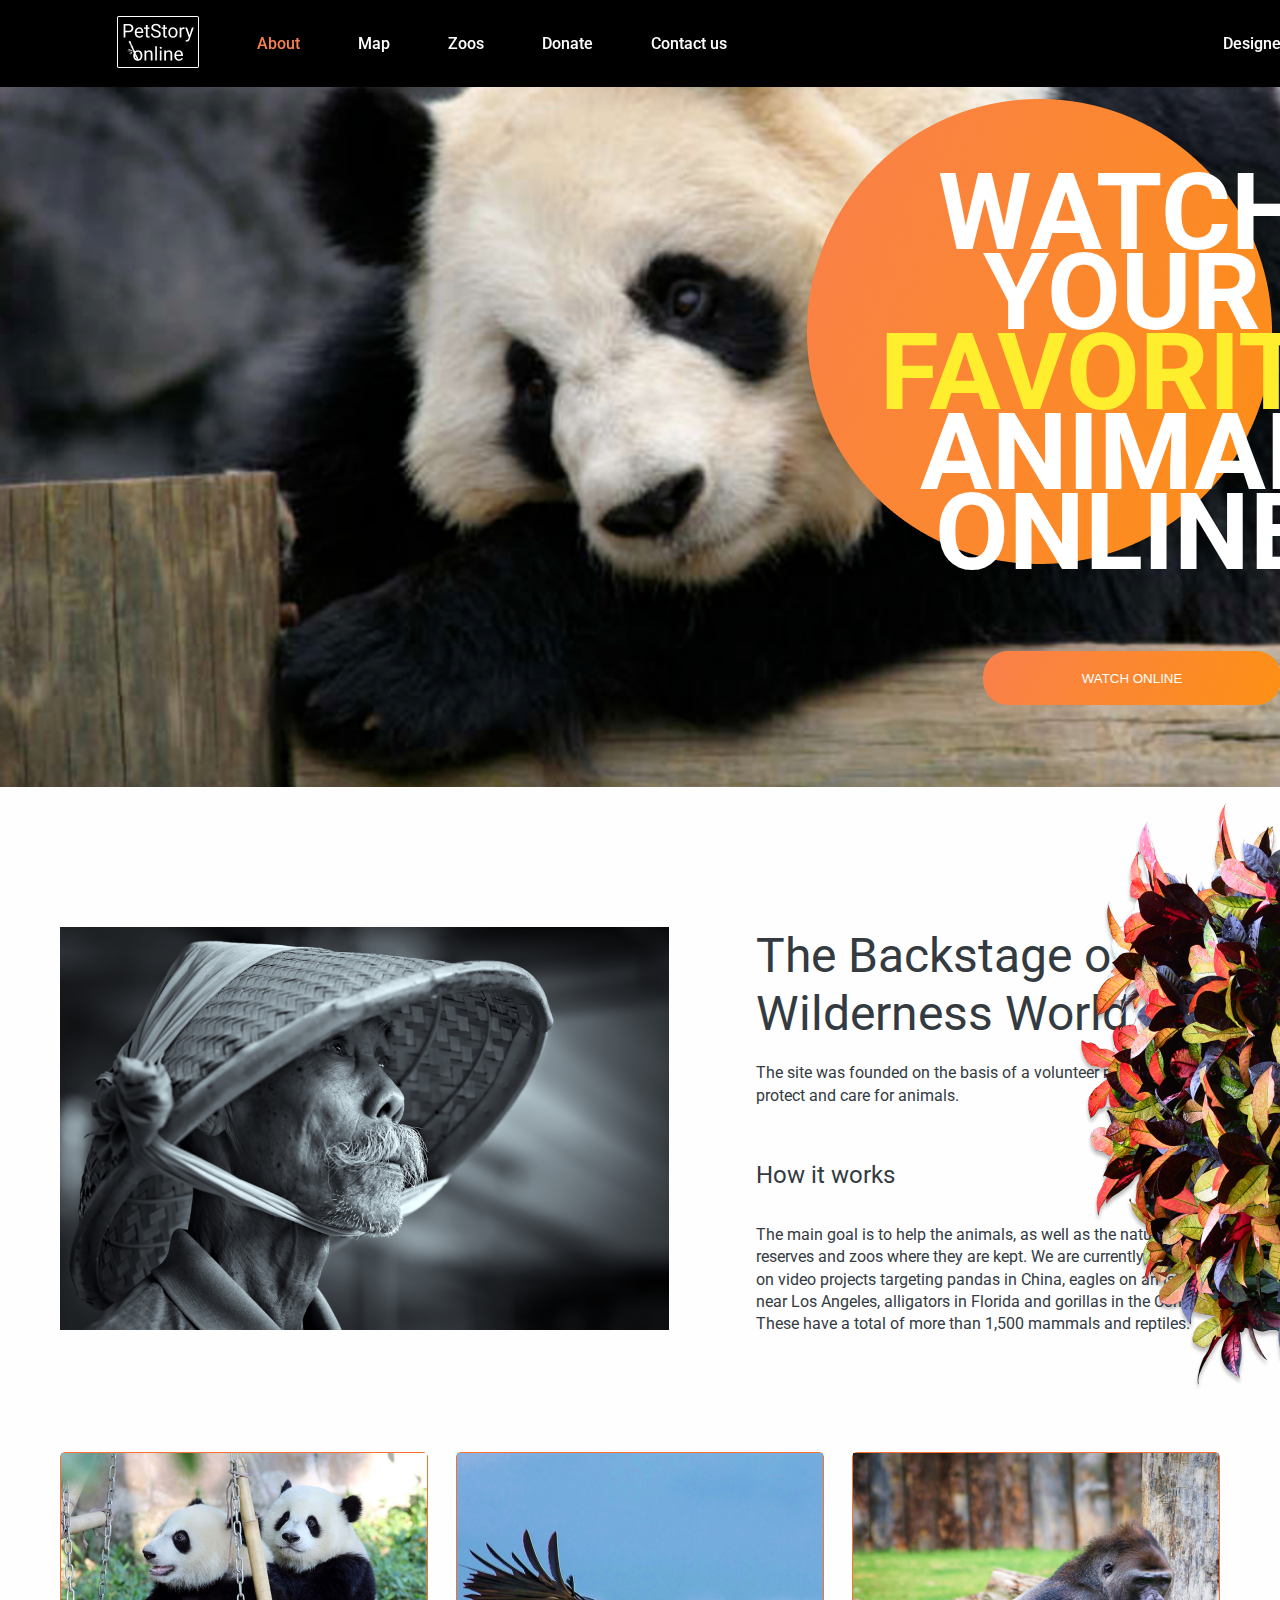
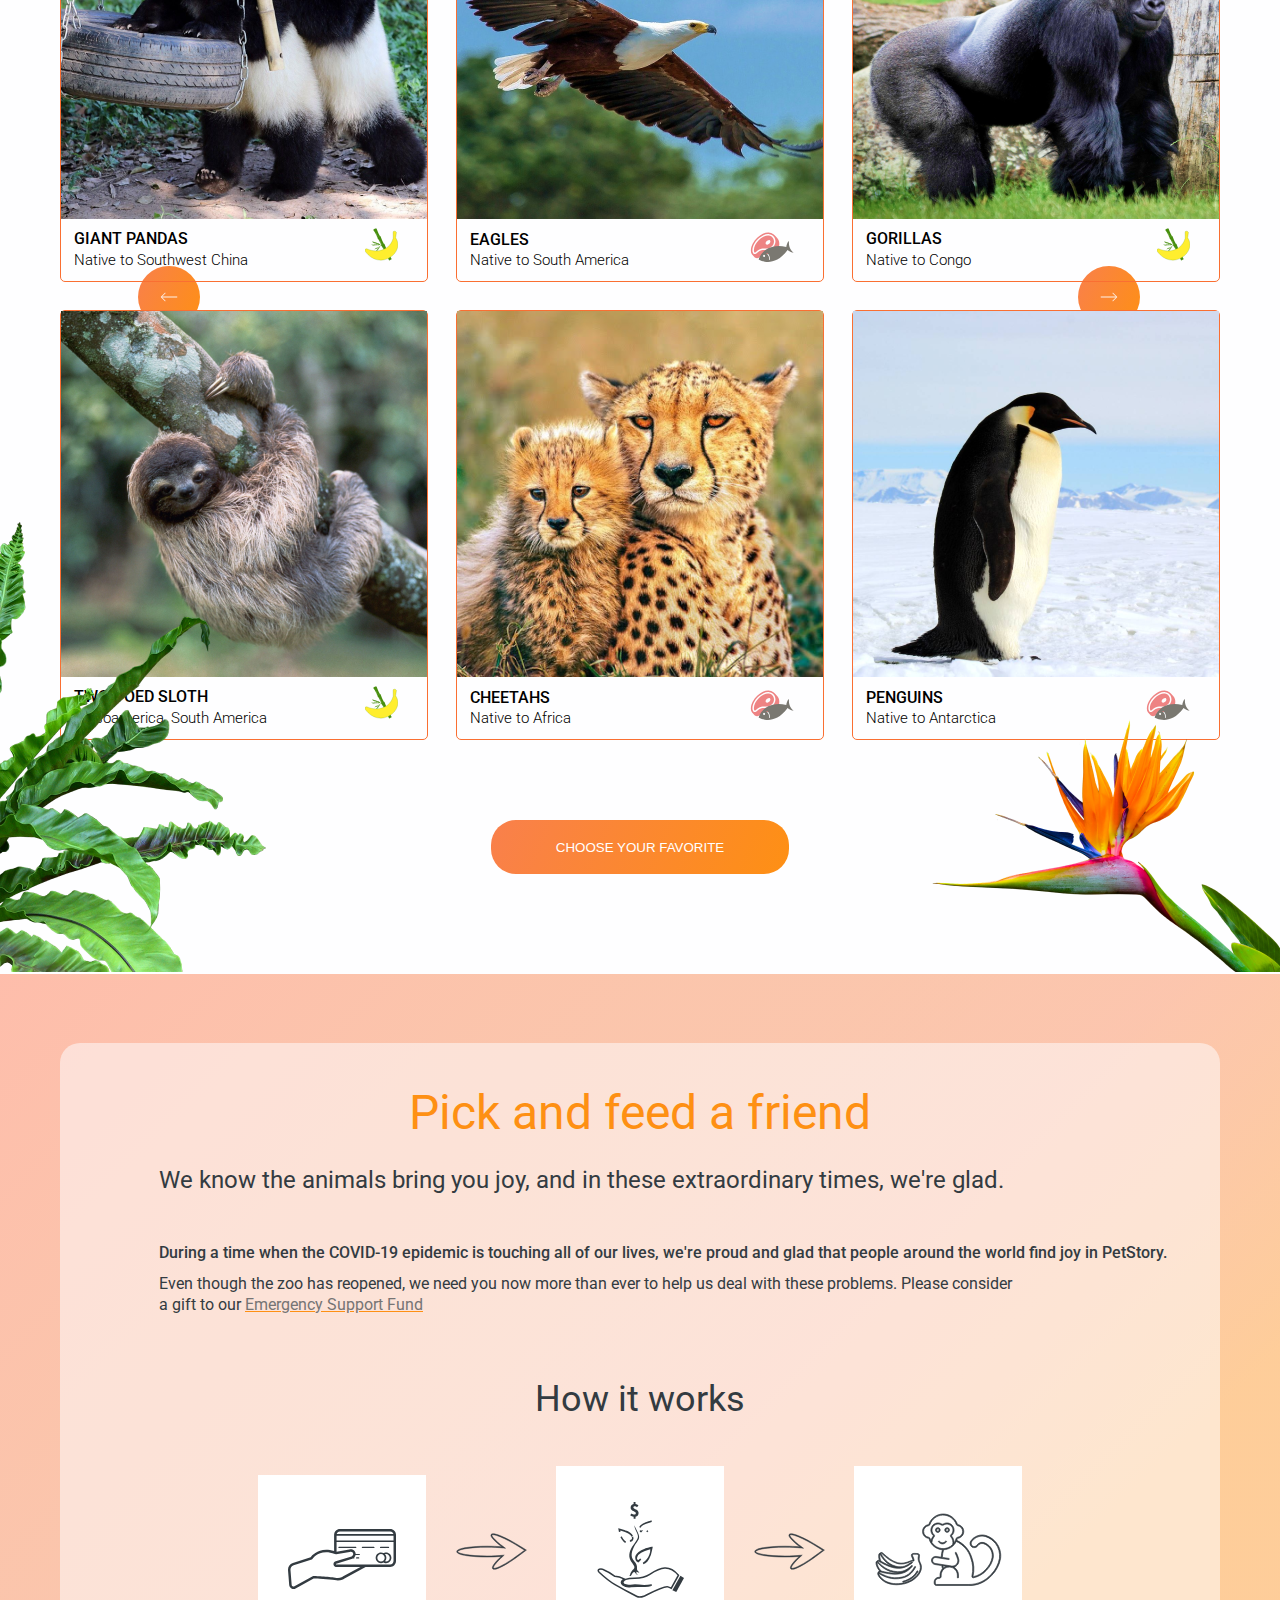
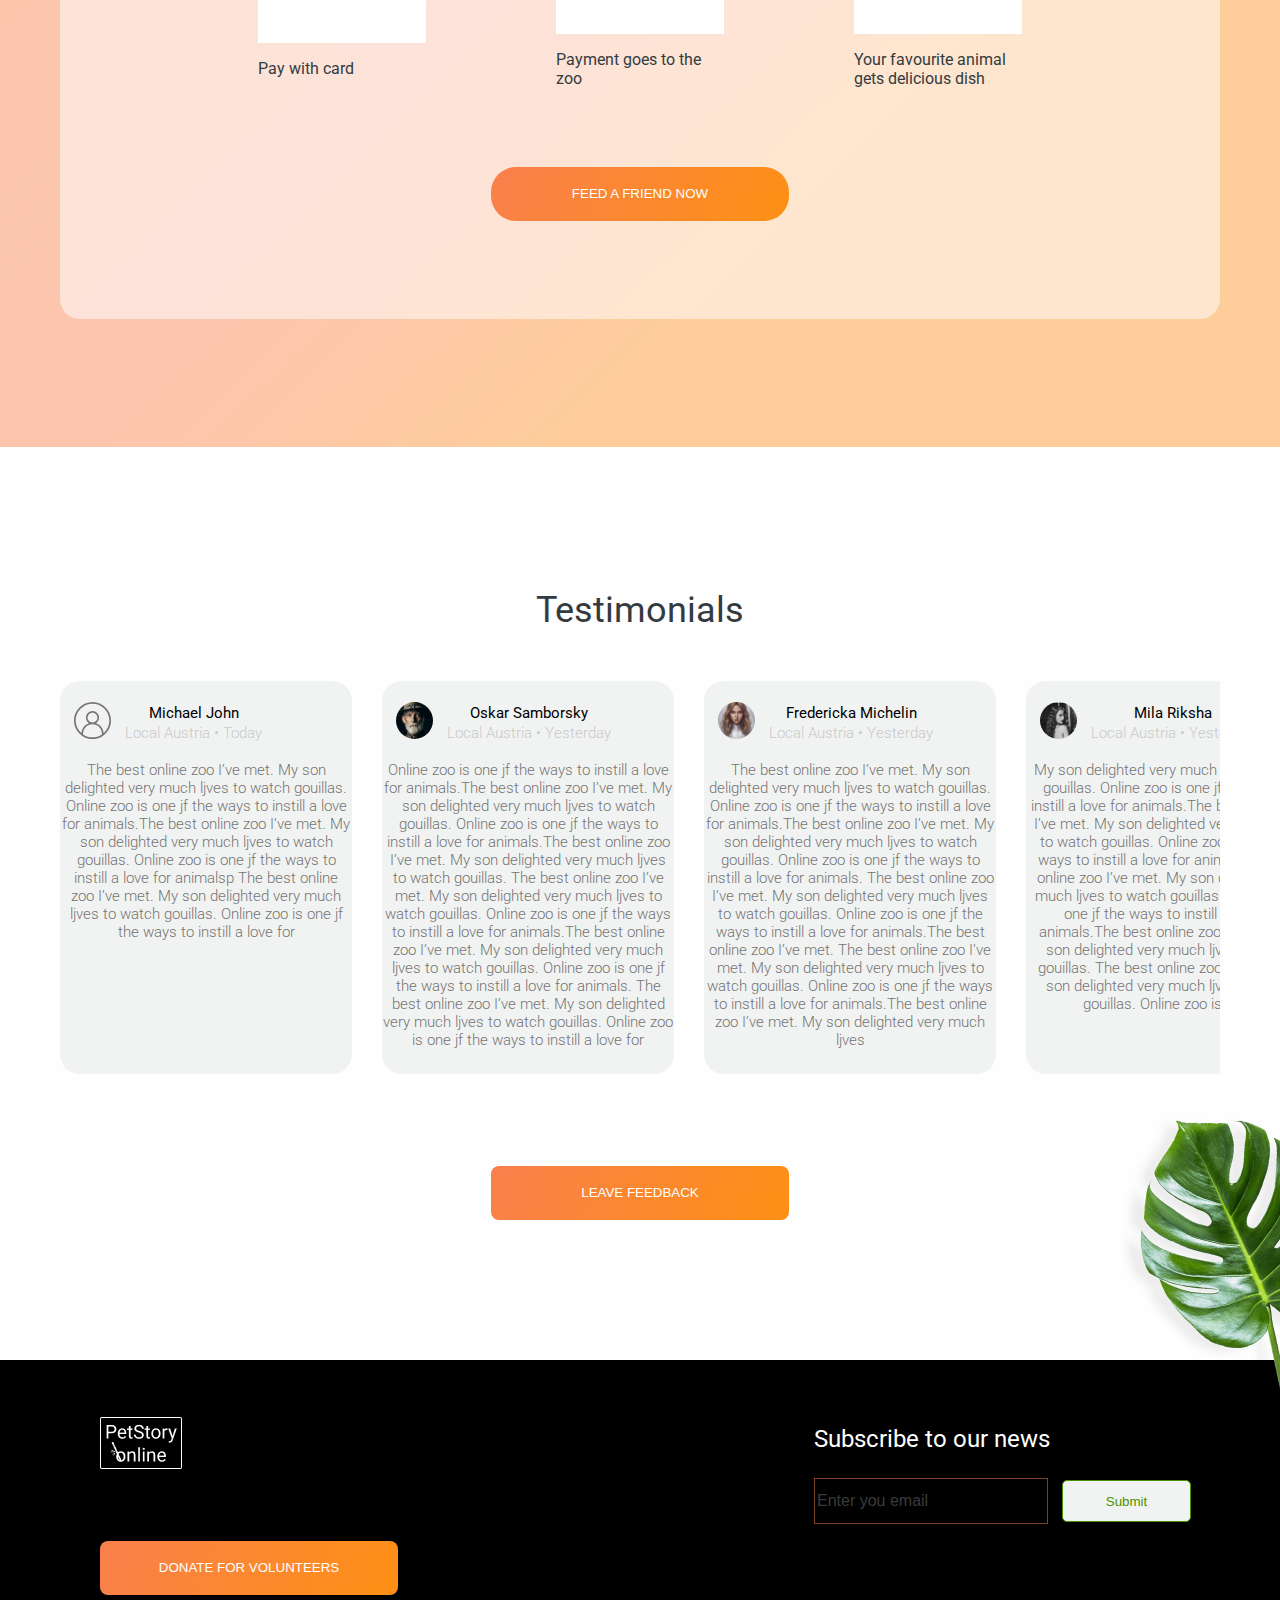
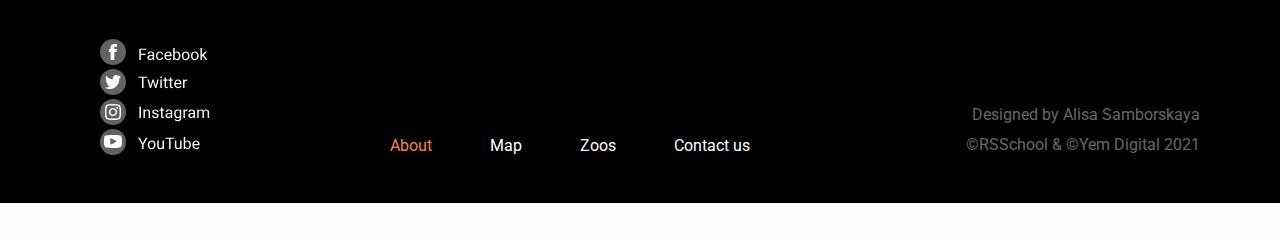
==== commit 6ec3e74f: "feat: add interactive style" ====
--- a/pages/main/index.html
+++ b/pages/main/index.html
@@ -20,6 +20,7 @@
           <ul class="nav-list">
             <li>
               <h1>
+                PetStory Online
                 <a href="#"
                   ><img
                     class="logo"
@@ -28,12 +29,17 @@
                 /></a>
               </h1>
             </li>
-            <li><a href="#">About</a></li>
+            <li><a class="active" href="#">About</a></li>
             <li><a href="#">Map</a></li>
             <li><a href="#">Zoos</a></li>
             <li><a href="/pages/donate/index.html">Donate</a></li>
             <li><a href="#">Contact us</a></li>
-            <li><a href="#">Designed by ©</a></li>
+            <li>
+              <a
+                href="https://www.figma.com/file/jfEFwkXVj1WRq7sUHDr8os/PetStory-online"
+                >Designed by ©</a
+              >
+            </li>
           </ul>
         </nav>
       </div>
@@ -86,78 +92,98 @@
       </button>
       <div class="container cards">
         <div class="card">
-          <img src="/src/images/panda.png" alt="panda" />
-          <table>
-            <td style="width: 70%">
+          <img class="animal" src="/src/images/panda.png" alt="panda" />
+          <table>
+            <td class="description-animal" style="width: 70%">
               <p class="zoo-name">Giant Pandas</p>
               <p class="continent">Native to Southwest China</p>
             </td>
             <td style="text-align: right">
-              <img src="/src/icons/banana-bamboo_icon.svg" alt="banana" />
-            </td>
-          </table>
-        </div>
-
-        <div class="card">
-          <img src="/src/images/eagle.png" alt="eagle" />
-          <table>
-            <td style="width: 70%">
+              <img
+                class="icon-food"
+                src="/src/icons/banana-bamboo_icon.svg"
+                alt="banana"
+              />
+            </td>
+          </table>
+        </div>
+
+        <div class="card">
+          <img class="animal" src="/src/images/eagle.png" alt="eagle" />
+          <table>
+            <td class="description-animal" style="width: 70%">
               <p class="zoo-name">Eagles</p>
               <p class="continent">Native to South America</p>
             </td>
             <td style="text-align: right">
-              <img src="/src/icons/meet-fish_icon.svg" alt="meat-fish" />
-            </td>
-          </table>
-        </div>
-
-        <div class="card">
-          <img src="/src/images/gorilla.png" alt="gorilla" />
-          <table>
-            <td style="width: 70%">
+              <img
+                class="icon-food"
+                src="/src/icons/meet-fish_icon.svg"
+                alt="meat-fish"
+              />
+            </td>
+          </table>
+        </div>
+
+        <div class="card">
+          <img class="animal" src="/src/images/gorilla.png" alt="gorilla" />
+          <table>
+            <td class="description-animal" style="width: 70%">
               <p class="zoo-name">Gorillas</p>
               <p class="continent">Native to Congo</p>
             </td>
             <td style="text-align: right">
-              <img src="/src/icons/banana-bamboo_icon.svg" alt="banana" />
-            </td>
-          </table>
-        </div>
-
-        <div class="card">
-          <img src="/src/images/sloth.png" alt="sloth" />
-          <table>
-            <td style="width: 70%">
+              <img
+                class="icon-food"
+                src="/src/icons/banana-bamboo_icon.svg"
+                alt="banana"
+              />
+            </td>
+          </table>
+        </div>
+
+        <div class="card">
+          <img class="animal" src="/src/images/sloth.png" alt="sloth" />
+          <table>
+            <td class="description-animal" style="width: 70%">
               <p class="zoo-name">Two-toed Sloth</p>
               <p class="continent">Mesoamerica, South America</p>
             </td>
             <td style="text-align: right">
-              <img src="/src/icons/banana-bamboo_icon.svg" alt="banana" />
-            </td>
-          </table>
-        </div>
-
-        <div class="card">
-          <img src="/src/images/cheetah.png" alt="cheetah" />
-          <table>
-            <td style="width: 70%">
+              <img
+                class="icon-food"
+                src="/src/icons/banana-bamboo_icon.svg"
+                alt="banana"
+              />
+            </td>
+          </table>
+        </div>
+
+        <div class="card">
+          <img class="animal" src="/src/images/cheetah.png" alt="cheetah" />
+          <table>
+            <td class="description-animal" style="width: 70%">
               <p class="zoo-name">Cheetahs</p>
               <p class="continent">Native to Africa</p>
             </td>
             <td style="text-align: right">
-              <img src="/src/icons/meet-fish_icon.svg" alt="meat-fish" />
-            </td>
-          </table>
-        </div>
-
-        <div class="card">
-          <img src="/src/images/penguin.png" alt="penguin" />
-          <table>
-            <td style="width: 70%">
+              <img
+                class="icon-food"
+                src="/src/icons/meet-fish_icon.svg"
+                alt="meat-fish"
+              />
+            </td>
+          </table>
+        </div>
+
+        <div class="card">
+          <img class="animal" src="/src/images/penguin.png" alt="penguin" />
+          <table>
+            <td class="description-animal" style="width: 70%">
               <p class="zoo-name">Penguins</p>
               <p class="continent">Native to Antarctica</p>
             </td>
-            <td style="text-align: right">
+            <td class="icon-food" style="text-align: right">
               <img src="/src/icons/meet-fish_icon.svg" alt="meat-fish" />
             </td>
           </table>
@@ -332,16 +358,36 @@
                   alt="PetStoryOnline"
               /></a>
             </li>
-            <li><button class="rectangle">Donate for volunteers</button></li>
-            <li><img src="/src/icons/facebook.svg" alt="facebook" /></li>
-            <li><img src="/src/icons/twitter.svg" alt="twitter" /></li>
-            <li><img src="/src/icons/instagram.svg" alt="instagram" /></li>
-            <li><img src="/src/icons/youtube.svg" alt="youtube" /></li>
+            <li>
+              <a href="/pages/donate/index.html"
+                ><button class="rectangle">Donate for volunteers</button></a
+              >
+            </li>
+            <li>
+              <a href="https://www.facebook.com/"
+                ><img src="/src/icons/facebook.svg" alt="facebook"
+              /></a>
+            </li>
+            <li>
+              <a href="https://twitter.com/login"
+                ><img src="/src/icons/twitter.svg" alt="twitter"
+              /></a>
+            </li>
+            <li>
+              <a href="https://www.instagram.com/">
+                <img src="/src/icons/instagram.svg" alt="instagram" />
+              </a>
+            </li>
+            <li>
+              <a href="https://www.youtube.com/">
+                <img src="/src/icons/youtube.svg" alt="youtube" />
+              </a>
+            </li>
           </ul>
         </div>
         <div class="footer-col">
           <ul class="nav-list-footer">
-            <li><a href="./index.html">About</a></li>
+            <li><a class="active" href="./index.html">About</a></li>
             <li><a href="#">Map</a></li>
             <li><a href="#">Zoos</a></li>
             <li><a href="#">Contact us</a></li>
@@ -351,7 +397,11 @@
         <div class="footer-col subscribe-col">
           <p class="large-txt">Subscribe to our news</p>
           <form action="submit">
-            <input class="input-email" type="email" value="Enter you email" />
+            <input
+              class="input-email"
+              type="email"
+              placeholder="Enter you email"
+            />
             <input class="input-btn" type="button" value="Submit" />
           </form>
           <p class="main-txt-light">
--- a/pages/main/styles.css
+++ b/pages/main/styles.css
@@ -78,11 +78,12 @@
   background: #000000;
   position: sticky;
   top: 0;
-  z-index: 3;
+  z-index: 1;
 }
 
 h1 {
   margin: 0;
+  font-size: small;
 }
 
 ul {
@@ -133,6 +134,7 @@
 main {
   position: relative;
   margin: 0 auto;
+  z-index: 0;
 }
 
 table {
@@ -218,6 +220,7 @@
   gap: 87px;
   padding-top: 140px;
   margin-bottom: 120px;
+  z-index: 0;
 }
 
 .backstage p {
@@ -243,6 +246,7 @@
 div.card {
   border: 1px solid #fa6f32;
   border-radius: 5px;
+  position: relative;
 }
 
 .zoo-name {
@@ -371,7 +375,8 @@
 
 .vector-col {
   width: 130px;
-  height: 244px;
+  height: 144px;
+  padding-top: 70px;
 }
 
 .btn-feed {
@@ -549,13 +554,13 @@
 .palm-main {
   position: absolute;
   left: 0;
-  top: 665px;
+  top: 660px;
 }
 
 .strelitzia-main {
   position: absolute;
   right: 0;
-  top: 850px;
+  top: 845px;
 }
 
 .leave-section {
@@ -563,3 +568,35 @@
   right: 0;
   top: 4280px;
 }
+
+a.active {
+  color: #f9804b;
+}
+
+button:hover {
+  background: #e47209;
+  cursor: pointer;
+}
+
+button:active {
+  background: #4b9200;
+}
+
+.card:hover {
+  background: rgba(0, 0, 0, 0 0.5);
+}
+
+.card:hover .animal {
+  -webkit-transform: scale(1.1);
+  transform: scale(1.1);
+  filter: brightness(50%);
+}
+
+.card:hover .description-animal {
+  position: absolute;
+  top: 100px;
+  left: 50px;
+  color: white;
+  padding: 15px;
+  text-align: center;
+}
